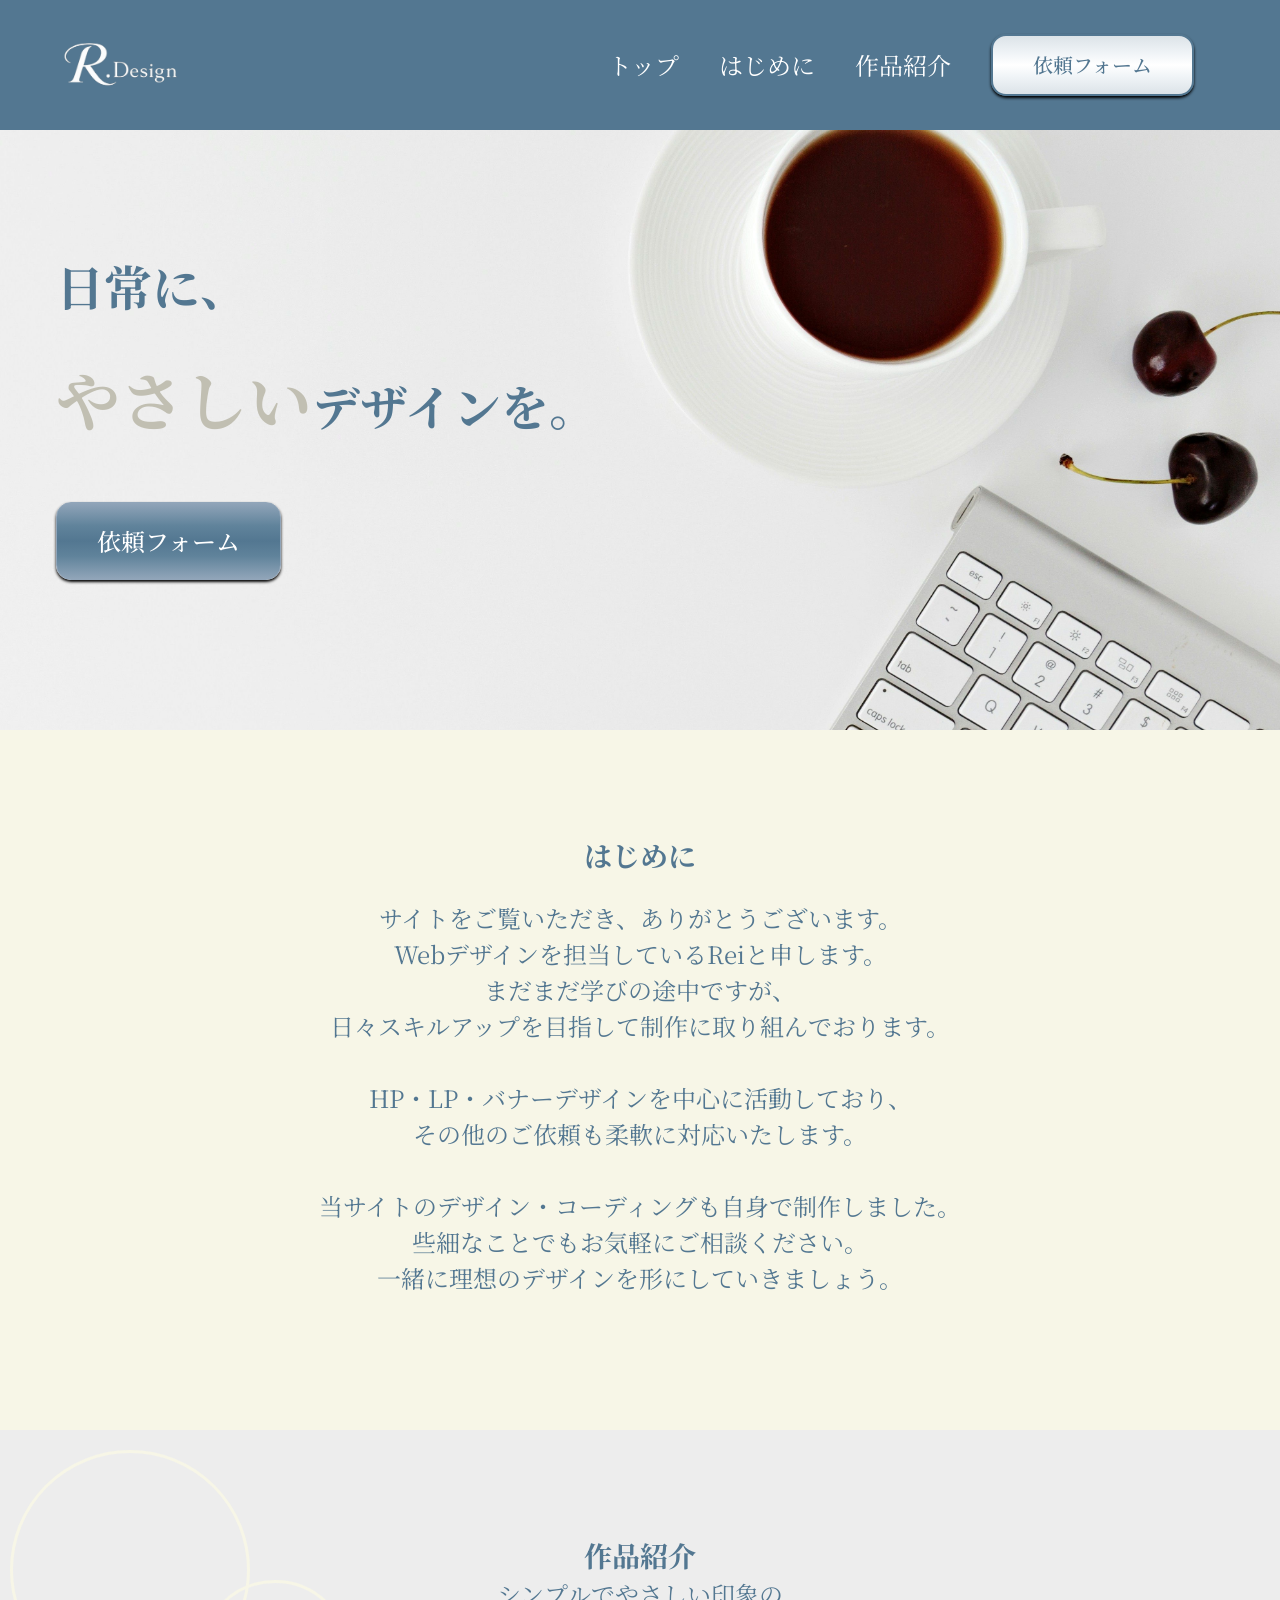
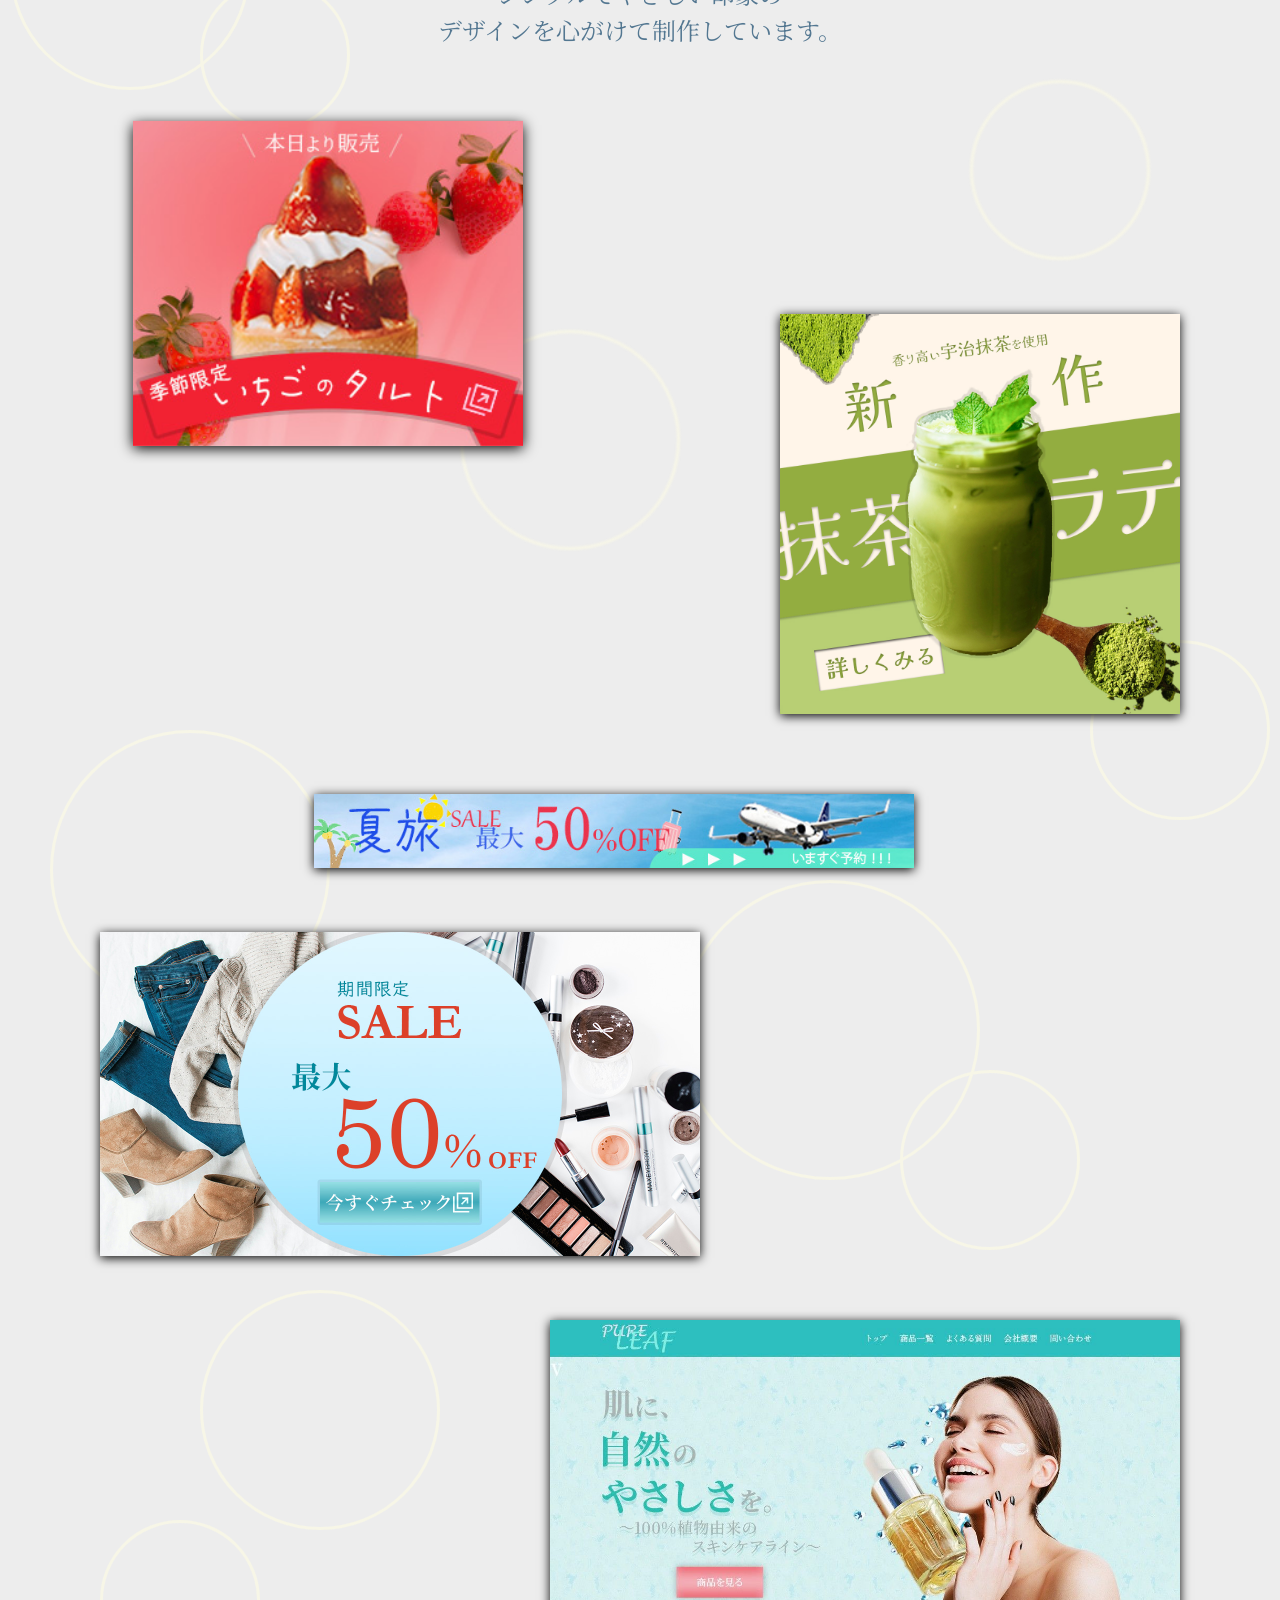
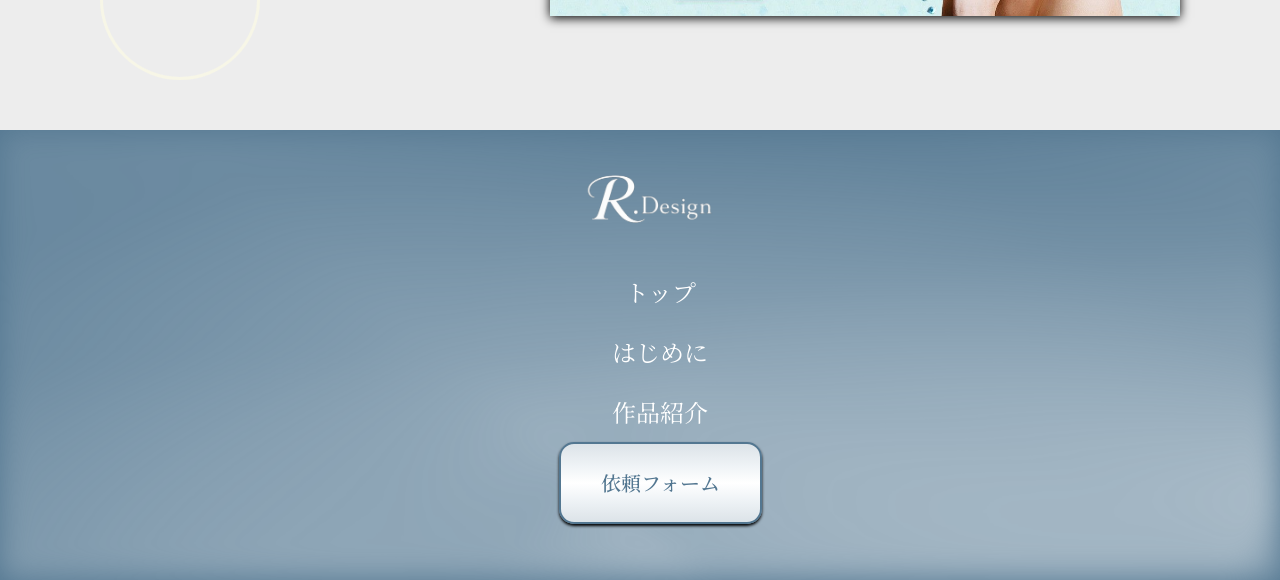
==== index.html @ 731179ca "Add files via upload" ====
<!DOCTYPE html>
<html lang="ja">
<head>
    <meta charset="UTF-8">
    <meta name="viewport" content="width=device-width, initial-scale=1.0">
    <title>R.Desing</title>
    <meta name="description" content="Webデザイン制作ご相談受付中。日常に、やさしいデザインを。お気軽にご相談ください。">
    
    <link rel="preconnect" href="https://fonts.googleapis.com">
    <link rel="preconnect" href="https://fonts.gstatic.com" crossorigin>
    <link href="https://fonts.googleapis.com/css2?family=Noto+Serif+JP:wght@200..900&display=swap" rel="stylesheet">

    <link rel="stylesheet" href="sanitize.css">
    <link rel="stylesheet" href="style.css">

</head>
<body>
    <header class="fadein">
        <div class="container">
        <h1>
            <figure>
                <img class="logo-first" src="logo.png" alt="ロゴ"></figure></h1>
        <nav>
            <ul class="nav-first">
                <li><a href="#top">トップ</a></li>
                <li><a href="#about">はじめに</a></li>
                <li><a href="#works">作品紹介</a></li>
                <li><a href="form.html" class="buttom">依頼フォーム</a></li>
            </ul>
        </nav>
        </div>
    </header>

    <main class="fadein">
        <section class="MV" id="top">
            <div class="box"><section class="fadein">
                <h2 class="title">日常に、 <br></h2>
                <section class="section-title">
                <h2 class="title-sec"> やさしい</h2>
                <h2 class="title-tr">デザインを。</h2>
                </section>
                <p><a href="form.html" class="MV-botm">依頼フォーム</a></section></p>
            </div>
        </section>
        <section class="start" id="about">
            <section class="fadein">
            <div class="sentent">
                <h3>はじめに</h3><section class="fadein"></section>
                <p class="section-main"><section class="fadein">サイトをご覧いただき、ありがとうございます。 <br>
                   Webデザインを担当しているReiと申します。<br>
                   まだまだ学びの途中ですが、<br>
                   日々スキルアップを目指して制作に取り組んでおります。<br><br>

                    HP・LP・バナーデザインを中心に活動しており、<br>
                    その他のご依頼も柔軟に対応いたします。<br><br>

                    当サイトのデザイン・コーディングも自身で制作しました。<br>
                    些細なことでもお気軽にご相談ください。<br>
                    一緒に理想のデザインを形にしていきましょう。</section></p>
            </div>
            </section>
        </section>
    </main>

    <aside class="fadein">
        <div class="img">
        <section class="image-section" id="works">
            <h3 class="image"><section class="fadein">作品紹介</h3></section>
                <p class="section-about"><section class="fadein">シンプルでやさしい印象の<br>
                   デザインを心がけて制作しています。</section>
                </p>
                <figure class="ichigo"><section class="fadein">
                    <img src="ichigo.jpg"  class="img-hover" alt="イチゴタルトバナー"></section>
                </figure>
                <figure class="macha"><section class="fadein">
                    <img src="macha.jpg"  class="img-hover" alt="抹茶ラテバナー"></section>
                </figure>
                <figure class="travel"><section class="fadein">
                    <img src="travel.jpg"  class="img-hover" alt="夏旅行バナー"></section>
                </figure>
                <figure class="sale"><section class="fadein">
                    <img src="SALE.jpg"  class="img-hover" alt="SALEバナー"></section>
                </figure>
                <figure class="make"><section class="fadein">
                    <img src="skin.jpg"  class="img-hover" alt="スキンケアファーストビュー"></section>
                </figure>
                <div class="bg-circle circle3 circle-move"></div>
                <div class="bg-circle circle4 circle-move"></div>
                <div class="bg-circle circle5 circle-move"></div>
                <div class="bg-circle circle6 circle-move"></div>
                <div class="bg-circle circle7 circle-move"></div>
                <div class="bg-circle circle8 circle-move"></div>
                <div class="bg-circle circle9 circle-move"></div>
                <div class="bg-circle circle10 circle-move"></div>
        </section>
        </div>
    </aside>

    <footer class="fadein">
        <section> 
        <figure>
            <img class="logo-en"  src="logo.png" alt="ロゴ">
        </figure>
        <ul class="end">
            <li><a href="#top">トップ</a></li>
            <li><a href="#about">はじめに</a></li>
            <li><a href="#works">作品紹介</a></li>
            <li><a href="form.html" class="buttom">依頼フォーム</a></li>
        </ul>
        </section>
    </footer>
    <script src="add.js"></script>
</body>
</html>
---- sanitize.css ----
/* Document
 * ========================================================================== */

/**
 * Add border box sizing in all browsers (opinionated).
 */

*,
::before,
::after {
  box-sizing: border-box;
}

/**
 * 1. Add text decoration inheritance in all browsers (opinionated).
 * 2. Add vertical alignment inheritance in all browsers (opinionated).
 */

::before,
::after {
  text-decoration: inherit; /* 1 */
  vertical-align: inherit; /* 2 */
}

/**
 * 1. Use the default cursor in all browsers (opinionated).
 * 2. Change the line height in all browsers (opinionated).
 * 3. Use a 4-space tab width in all browsers (opinionated).
 * 4. Remove the grey highlight on links in iOS (opinionated).
 * 5. Prevent adjustments of font size after orientation changes in
 *    IE on Windows Phone and in iOS.
 * 6. Breaks words to prevent overflow in all browsers (opinionated).
 */

html {
  cursor: default; /* 1 */
  line-height: 1.5; /* 2 */
  -moz-tab-size: 4; /* 3 */
  tab-size: 4; /* 3 */
  -webkit-tap-highlight-color: transparent /* 4 */;
  -ms-text-size-adjust: 100%; /* 5 */
  -webkit-text-size-adjust: 100%; /* 5 */
  word-break: break-word; /* 6 */
}

/* Sections
 * ========================================================================== */

/**
 * Remove the margin in all browsers (opinionated).
 */

body {
  margin: 0;
}

/**
 * Correct the font size and margin on `h1` elements within `section` and
 * `article` contexts in Chrome, Edge, Firefox, and Safari.
 */

h1 {
  font-size: 2em;
  margin: 0.67em 0;
}

/* Grouping content
 * ========================================================================== */

/**
 * Remove the margin on nested lists in Chrome, Edge, IE, and Safari.
 */

dl dl,
dl ol,
dl ul,
ol dl,
ul dl {
  margin: 0;
}

/**
 * Remove the margin on nested lists in Edge 18- and IE.
 */

ol ol,
ol ul,
ul ol,
ul ul {
  margin: 0;
}

/**
 * 1. Add the correct sizing in Firefox.
 * 2. Show the overflow in Edge 18- and IE.
 */

hr {
  height: 0; /* 1 */
  overflow: visible; /* 2 */
}

/**
 * Add the correct display in IE.
 */

main {
  display: block;
}

/**
 * Remove the list style on navigation lists in all browsers (opinionated).
 */

nav ol,
nav ul {
  list-style: none;
  padding: 0;
}

/**
 * 1. Correct the inheritance and scaling of font size in all browsers.
 * 2. Correct the odd `em` font sizing in all browsers.
 */

pre {
  font-family: monospace, monospace; /* 1 */
  font-size: 1em; /* 2 */
}

/* Text-level semantics
 * ========================================================================== */

/**
 * Remove the gray background on active links in IE 10.
 */

a {
  background-color: transparent;
}

/**
 * Add the correct text decoration in Edge 18-, IE, and Safari.
 */

abbr[title] {
  text-decoration: underline;
  text-decoration: underline dotted;
}

/**
 * Add the correct font weight in Chrome, Edge, and Safari.
 */

b,
strong {
  font-weight: bolder;
}

/**
 * 1. Correct the inheritance and scaling of font size in all browsers.
 * 2. Correct the odd `em` font sizing in all browsers.
 */

code,
kbd,
samp {
  font-family: monospace, monospace; /* 1 */
  font-size: 1em; /* 2 */
}

/**
 * Add the correct font size in all browsers.
 */

small {
  font-size: 80%;
}

/* Embedded content
 * ========================================================================== */

/*
 * Change the alignment on media elements in all browsers (opinionated).
 */

audio,
canvas,
iframe,
img,
svg,
video {
  vertical-align: middle;
}

/**
 * Add the correct display in IE 9-.
 */

audio,
video {
  display: inline-block;
}

/**
 * Add the correct display in iOS 4-7.
 */

audio:not([controls]) {
  display: none;
  height: 0;
}

/**
 * Remove the border on iframes in all browsers (opinionated).
 */

iframe {
  border-style: none;
}

/**
 * Remove the border on images within links in IE 10-.
 */

img {
  border-style: none;
}

/**
 * Change the fill color to match the text color in all browsers (opinionated).
 */

svg:not([fill]) {
  fill: currentColor;
}

/**
 * Hide the overflow in IE.
 */

svg:not(:root) {
  overflow: hidden;
}

/* Tabular data
 * ========================================================================== */

/**
 * Collapse border spacing in all browsers (opinionated).
 */

table {
  border-collapse: collapse;
}

/* Forms
 * ========================================================================== */

/**
 * Remove the margin on controls in Safari.
 */

button,
input,
select {
  margin: 0;
}

/**
 * 1. Show the overflow in IE.
 * 2. Remove the inheritance of text transform in Edge 18-, Firefox, and IE.
 */

button {
  overflow: visible; /* 1 */
  text-transform: none; /* 2 */
}

/**
 * Correct the inability to style buttons in iOS and Safari.
 */

button,
[type="button"],
[type="reset"],
[type="submit"] {
  -webkit-appearance: button;
}

/**
 * 1. Change the inconsistent appearance in all browsers (opinionated).
 * 2. Correct the padding in Firefox.
 */

fieldset {
  border: 1px solid #a0a0a0; /* 1 */
  padding: 0.35em 0.75em 0.625em; /* 2 */
}

/**
 * Show the overflow in Edge 18- and IE.
 */

input {
  overflow: visible;
}

/**
 * 1. Correct the text wrapping in Edge 18- and IE.
 * 2. Correct the color inheritance from `fieldset` elements in IE.
 */

legend {
  color: inherit; /* 2 */
  display: table; /* 1 */
  max-width: 100%; /* 1 */
  white-space: normal; /* 1 */
}

/**
 * 1. Add the correct display in Edge 18- and IE.
 * 2. Add the correct vertical alignment in Chrome, Edge, and Firefox.
 */

progress {
  display: inline-block; /* 1 */
  vertical-align: baseline; /* 2 */
}

/**
 * Remove the inheritance of text transform in Firefox.
 */

select {
  text-transform: none;
}

/**
 * 1. Remove the margin in Firefox and Safari.
 * 2. Remove the default vertical scrollbar in IE.
 * 3. Change the resize direction in all browsers (opinionated).
 */

textarea {
  margin: 0; /* 1 */
  overflow: auto; /* 2 */
  resize: vertical; /* 3 */
}

/**
 * Remove the padding in IE 10-.
 */

[type="checkbox"],
[type="radio"] {
  padding: 0;
}

/**
 * 1. Correct the odd appearance in Chrome, Edge, and Safari.
 * 2. Correct the outline style in Safari.
 */

[type="search"] {
  -webkit-appearance: textfield; /* 1 */
  outline-offset: -2px; /* 2 */
}

/**
 * Correct the cursor style of increment and decrement buttons in Safari.
 */

::-webkit-inner-spin-button,
::-webkit-outer-spin-button {
  height: auto;
}

/**
 * Correct the text style of placeholders in Chrome, Edge, and Safari.
 */

::-webkit-input-placeholder {
  color: inherit;
  opacity: 0.54;
}

/**
 * Remove the inner padding in Chrome, Edge, and Safari on macOS.
 */

::-webkit-search-decoration {
  -webkit-appearance: none;
}

/**
 * 1. Correct the inability to style upload buttons in iOS and Safari.
 * 2. Change font properties to `inherit` in Safari.
 */

::-webkit-file-upload-button {
  -webkit-appearance: button; /* 1 */
  font: inherit; /* 2 */
}

/**
 * Remove the inner border and padding of focus outlines in Firefox.
 */

::-moz-focus-inner {
  border-style: none;
  padding: 0;
}

/**
 * Restore the focus outline styles unset by the previous rule in Firefox.
 */

:-moz-focusring {
  outline: 1px dotted ButtonText;
}

/**
 * Remove the additional :invalid styles in Firefox.
 */

:-moz-ui-invalid {
  box-shadow: none;
}

/* Interactive
 * ========================================================================== */

/*
 * Add the correct display in Edge 18- and IE.
 */

details {
  display: block;
}

/*
 * Add the correct styles in Edge 18-, IE, and Safari.
 */

dialog {
  background-color: white;
  border: solid;
  color: black;
  display: block;
  height: -moz-fit-content;
  height: -webkit-fit-content;
  height: fit-content;
  left: 0;
  margin: auto;
  padding: 1em;
  position: absolute;
  right: 0;
  width: -moz-fit-content;
  width: -webkit-fit-content;
  width: fit-content;
}

dialog:not([open]) {
  display: none;
}

/*
 * Add the correct display in all browsers.
 */

summary {
  display: list-item;
}

/* Scripting
 * ========================================================================== */

/**
 * Add the correct display in IE 9-.
 */

canvas {
  display: inline-block;
}

/**
 * Add the correct display in IE.
 */

template {
  display: none;
}

/* User interaction
 * ========================================================================== */

/*
 * 1. Remove the tapping delay in IE 10.
 * 2. Remove the tapping delay on clickable elements
      in all browsers (opinionated).
 */

a,
area,
button,
input,
label,
select,
summary,
textarea,
[tabindex] {
  -ms-touch-action: manipulation; /* 1 */
  touch-action: manipulation; /* 2 */
}

/**
 * Add the correct display in IE 10-.
 */

[hidden] {
  display: none;
}

/* Accessibility
 * ========================================================================== */

/**
 * Change the cursor on busy elements in all browsers (opinionated).
 */

[aria-busy="true"] {
  cursor: progress;
}

/*
 * Change the cursor on control elements in all browsers (opinionated).
 */

[aria-controls] {
  cursor: pointer;
}

/*
 * Change the cursor on disabled, not-editable, or otherwise
 * inoperable elements in all browsers (opinionated).
 */

[aria-disabled="true"],
[disabled] {
  cursor: not-allowed;
}

/*
 * Change the display on visually hidden accessible elements
 * in all browsers (opinionated).
 */

[aria-hidden="false"][hidden] {
  display: initial;
}

[aria-hidden="false"][hidden]:not(:focus) {
  clip: rect(0, 0, 0, 0);
  position: absolute;
}
---- style.css ----
@charset "utf-8";

html{
    scroll-behavior: smooth;
}

body{
  font-family: "Noto Serif JP", "Hiragino Sans", "Yu Gothic", "Meiryo", sans-serif;
  font-size: 24px;
  line-height: 1.5;
  color: #537791;
  margin: 0;
  padding: 0;
}
h1,h2,h3,p,figure{
    margin: 0;
}

.fadein{
    opacity: 0;
    transform: translateY(15px);
    transition: 2.0s ease;
}
.fadein.show{
    opacity: 1;
    transform: translateY(0);
}

img{
    max-width: 100%;
    display: block;
}
.logo-first{
    max-width: 150px;
    width: 100%;
    height: auto;
    padding-left: 32px;
  }

.container{
    display: flex;
    justify-content: space-between;
    align-items: center;
    padding: 10px 30px;
    background-color: #537791;
    max-width: 1440px;
    width: 100%;
    max-height: auto;
    height: auto;
}

.nav-first {
    display: flex;
    align-items: center;
    gap: 40px;
    list-style: none;
    padding-right: 56px;
}

.nav-first a{
    color: #fff;
    text-decoration: none;
}

.buttom{
    display: inline-block;
    padding: 14px 40px;
    background: linear-gradient(to bottom,
    #dce3e8 0%,
    #f0f4f7 30%,
    #fff 50%,
    #f0f4f7 70%,
    #dce3e8 100%);
    color: #537791 !important;
    border: 2px solid #537791;
    border-radius:15px;
    font-size: 20px;
    font-weight: 500;
    text-decoration: none;
    transition: 0.3s ease;
    box-shadow: 0 2px 3px rgba(0, 0, 0, 1);
}

.buttom:active{
    transform: translateY(2px);
    box-shadow: 0 2px 6px rgba(0, 0, 0, 0.2);
}

.MV{
   background-image: url(HPMV.jpg);
   background-size: cover;
   background-position: center 0%;
   background-repeat: no-repeat;
   height: 600px;
   margin: 0;
}

.MV-botm{ 
    margin-top: 40px;
    display: inline-block;
    padding: 14px 40px;
    background: linear-gradient(to bottom,
    #91a5b9 0%,
    #60839b 30%,
    #537791 50%,
    #60839b 70%,
    #91a5b9 100%);
    color: #fff;
    border: 1px solid #91a5b9;
    border-radius:15px;
    font-size: 24px;
    font-weight: 500;
    text-decoration: none;
    transition: 0.3s ease;
    box-shadow: 0 2px 3px rgba(0, 0, 0, 1);
}
.MV-botm:active{
     transform: translateY(2px);
    box-shadow: 0 2px 6px rgba(0, 0, 0, 0.2);
}
.box{
    padding-top: 108px;
    padding-left: 56px;
    line-height: 2.0;
}
.title{
    font-size: 48px;
}
.section-title{
    display: flex;
    align-items: center;
}
.title-sec{
    font-size: 64px;
    color: #c1bfb2
}
.title-tr{
    font-size: 48px;
    padding-top: 15px;
}
.start{
    background-color: #f7f6e7;
    text-align: center;
    height: 700px;
    padding-top: 104px;
}
.section-main{
    padding-top: 24px;
}

.img{
    background-color: #ededed;
    text-align: center;
    padding-top: 104px;
    height: 1900px;
    position: relative;
    z-index: 0;
    overflow: hidden;
}

.img img{
    transition: 0.4s ease;
    box-shadow: 0 2px 10px rgba(0, 0, 0, 15);
}

.img::after{
    content: "";
    position: absolute;
    width: 180px;
    height: 180px;
    background:transparent;
    border: 3px solid #f7f6e7;
    border-radius: 50%;
    top: 250px;
    right: 130px;
    opacity: 1;
    filter: blur(1px);
    z-index: -1;
}
.img::before{
     content: "";
    position: absolute;
    width: 220px;
    height: 220px;
    background:transparent;
    border: 3px solid #f7f6e7;
    border-radius: 50%;
    top: 500px;
    right: 600px;
    opacity: 1;
    filter: blur(1px);
    z-index: -1;
}
.bg-circle{
    position: absolute;
    border: 3px solid #f7f6e7;
    border-radius: 50%;
    opacity: 1;
    z-index: -1;
}
.circle3{
    width: 160px;
    height: 160px;
    bottom: 50px;
    left: 100px;
}
.circle4{
    width: 240px;
    height: 240px;
    bottom: 200px;
    left: 200px;
}
.circle5{
    width: 300px;
    height: 300px;
    bottom: 550px;
    right: 300px;
}
.circle6{
    width: 180px;
    height: 180px;
    bottom: 480px;
    right: 200px;
}
.circle7{
    width: 280px;
    height: 280px;
    top: 900px;
    left: 50px;
}
.circle8{
    width: 180px;
    height: 180px;
    top: 810px;
    right: 10px;
}
.circle9{
    width: 240px;
    height: 240px;
    top: 20px;
    left: 10px;
}
.circle10{
    width: 150px;
    height: 150px;
    top: 150px;
    left:200px;
}
.circle3 { animation-duration: 20s; }
.circle4 { animation-duration: 25s; }
.circle5 { animation-duration: 28s; }
.circle6 { animation-duration: 26s; }
.circle7 { animation-duration: 22s; }
.circle8 { animation-duration: 18s; }
.circle9 { animation-duration: 23s; }
.circle10 { animation-duration: 20s; }
.img::before { animation-duration: 25s; }
.img::after  { animation-duration: 30s; }

@keyframes floatWaveBig {
    0%   { transform: translate(0, 0) scale(1.15); }
    20%  { transform: translate(190px, -220px) scale(1.08); }
    50%  { transform: translate(-210px, 200px) scale(0.92); }
    80%  { transform: translate(140px, -210px) scale(1.05); }
    100% { transform: translate(0, 0) scale(1.15); }
}

.ichigo{
    padding-top: 96px;
    transform: scale(1.3)translateX(250px)
}
.macha{
    max-width: 400px;
    width: 100%;
    height: auto;
    margin-left: auto;
    transform: translateX(-100px)translateY(-80px);
}
.travel{
    max-width: 600px;
    width: 100%;
    height: auto;
    transform: translateX(314px)
}
.sale{
    max-width: 600px;
    width: 100%;
    height: auto;
    transform: translateX(100px)translateY(64px);

}
.make{
    max-width: 630px;
    width: 100%;
    height: auto;
    margin-left: auto;
    transform: translateX(-100px)translateY(128px);
}
.img-hover {
    transition: 0.4s ease;
}

.img-hover:hover {
    transform: translateY(-3px);
    box-shadow: 0 12px 28px rgba(0,0,0,0.2);
}
footer{
    background-color: #537791;
    text-align: center;
    line-height: 2.5;
    height: 450px;
    position: relative;
    overflow: hidden;
    z-index: 1;
}
footer::before{
    content: "";
    position: absolute;
    inset: 0;
    background: radial-gradient(ellipse at 18% 75%,rgba(255,255,255,0.30),transparent 40%),
                radial-gradient(ellipse at 35% 40%,rgba(255,255,255,0.26),transparent 45%),
                radial-gradient(ellipse at 70% 55%,rgba(255,255,255,0.28),transparent 50%),
                radial-gradient(ellipse at 55% 85%,rgba(255,255,255,0.22),transparent 45%),
                radial-gradient(ellipse at 80% 30%,rgba(255,255,255,0.20),transparent 50%),
                conic-gradient(from 130deg at 30% 50%,
                     rgba(255,255,255,0.10) 0deg,
                     transparent 90deg,
                     rgba(255,255,255,0.12) 180deg,
                     transparent 360deg),
                conic-gradient(from 210deg at 70% 40%,
                     rgba(255,255,255,0.16) 0deg,
                     transparent 90deg,
                     rgba(255,255,255,0.10) 250deg,
                     transparent 360deg);
    filter: blur(15px);
    z-index: -1;
    background-size: 150% 150%;
    animation: waveFlow 40s ease-in-out infinite;
}

@keyframes waveFlow {
    0%   { background-position: 0% 50%; }
    20%  { background-position: 40% 70%; }
    50%  { background-position: 100% 40%; }
    80%  { background-position: 60% 65%; }
    100% { background-position: 0% 50%; }
}

.logo-en{
    max-width: 150px;
    width: 100%;
    height: auto;
    display: block;
    margin-left: auto;
    margin-right: auto;
    padding-left: 20px;
    padding-top: 32px;
}
.end{
    list-style: none;
}
.end a{
    color: #fff;
    text-decoration: none;
}



@media screen and (max-width: 768px) {
    body {
        font-size: 16px;
        line-height: 1.6;
    }

  
    .container {
        padding: 10px 20px;
    }
    .logo-first {
        max-width: 120px;
        padding-left: 0;
    }
    .nav-first {
        gap: 20px;
        padding-right: 0;
    }


    .MV {
        height: 380px;
        background-position: center;
    }
    .box {
        padding-top: 60px;
        padding-left: 20px;
    }
    .title {
        font-size: 32px;
    }
    .MV-botm {
        font-size: 18px;
        padding: 10px 28px;
    }

    .title-sec {
        font-size: 40px;
    }
    .title-tr {
        font-size: 28px;
    }


    .img {
        height: auto;
        padding-top: 60px;
    }

    .ichigo,
    .macha,
    .travel,
    .sale,
    .make {
        transform: none !important;
        margin: 40px auto;
        max-width: 90%;
    }

    .bg-circle {
        transform: scale(0.5);
    }

    .circle3 { bottom: 20px; left: 20px; }
    .circle4 { bottom: 120px; left: 80px; }
    .circle5 { bottom: 300px; right: 50px; }
    .circle6 { bottom: 260px; right: 20px; }
    .circle7 { top: 600px; left: 20px; }
    .circle8 { top: 500px; right: 10px; }
    .circle9 { top: 0px; left: 10px; }
    .circle10 { top: 100px; left: 120px; }

    .img::before,
    .img::after {
        transform: scale(0.6);
    }

    footer {
        height: 350px;
    }
    footer::before {
        filter: blur(25px);
        background-size: 200% 200%;
    }

    .logo-en {
        max-width: 120px;
        padding-top: 20px;
    }
}
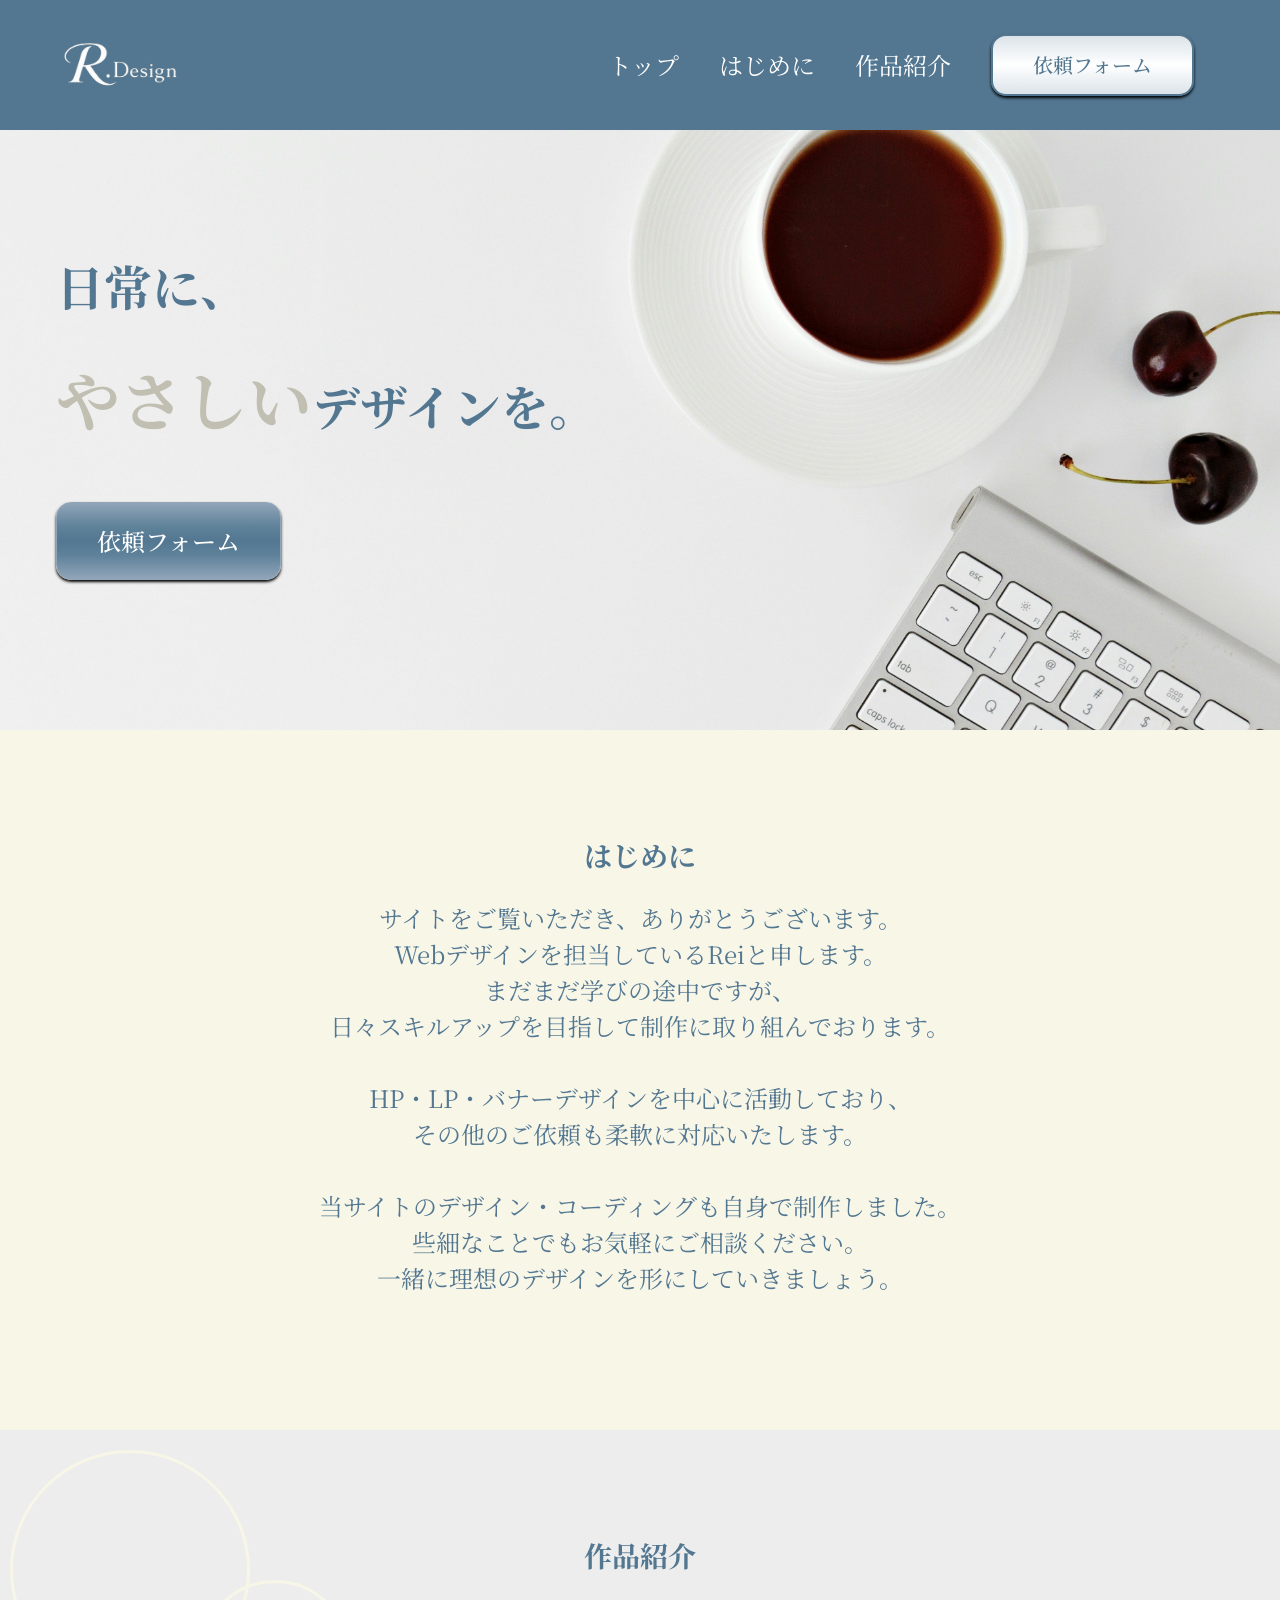
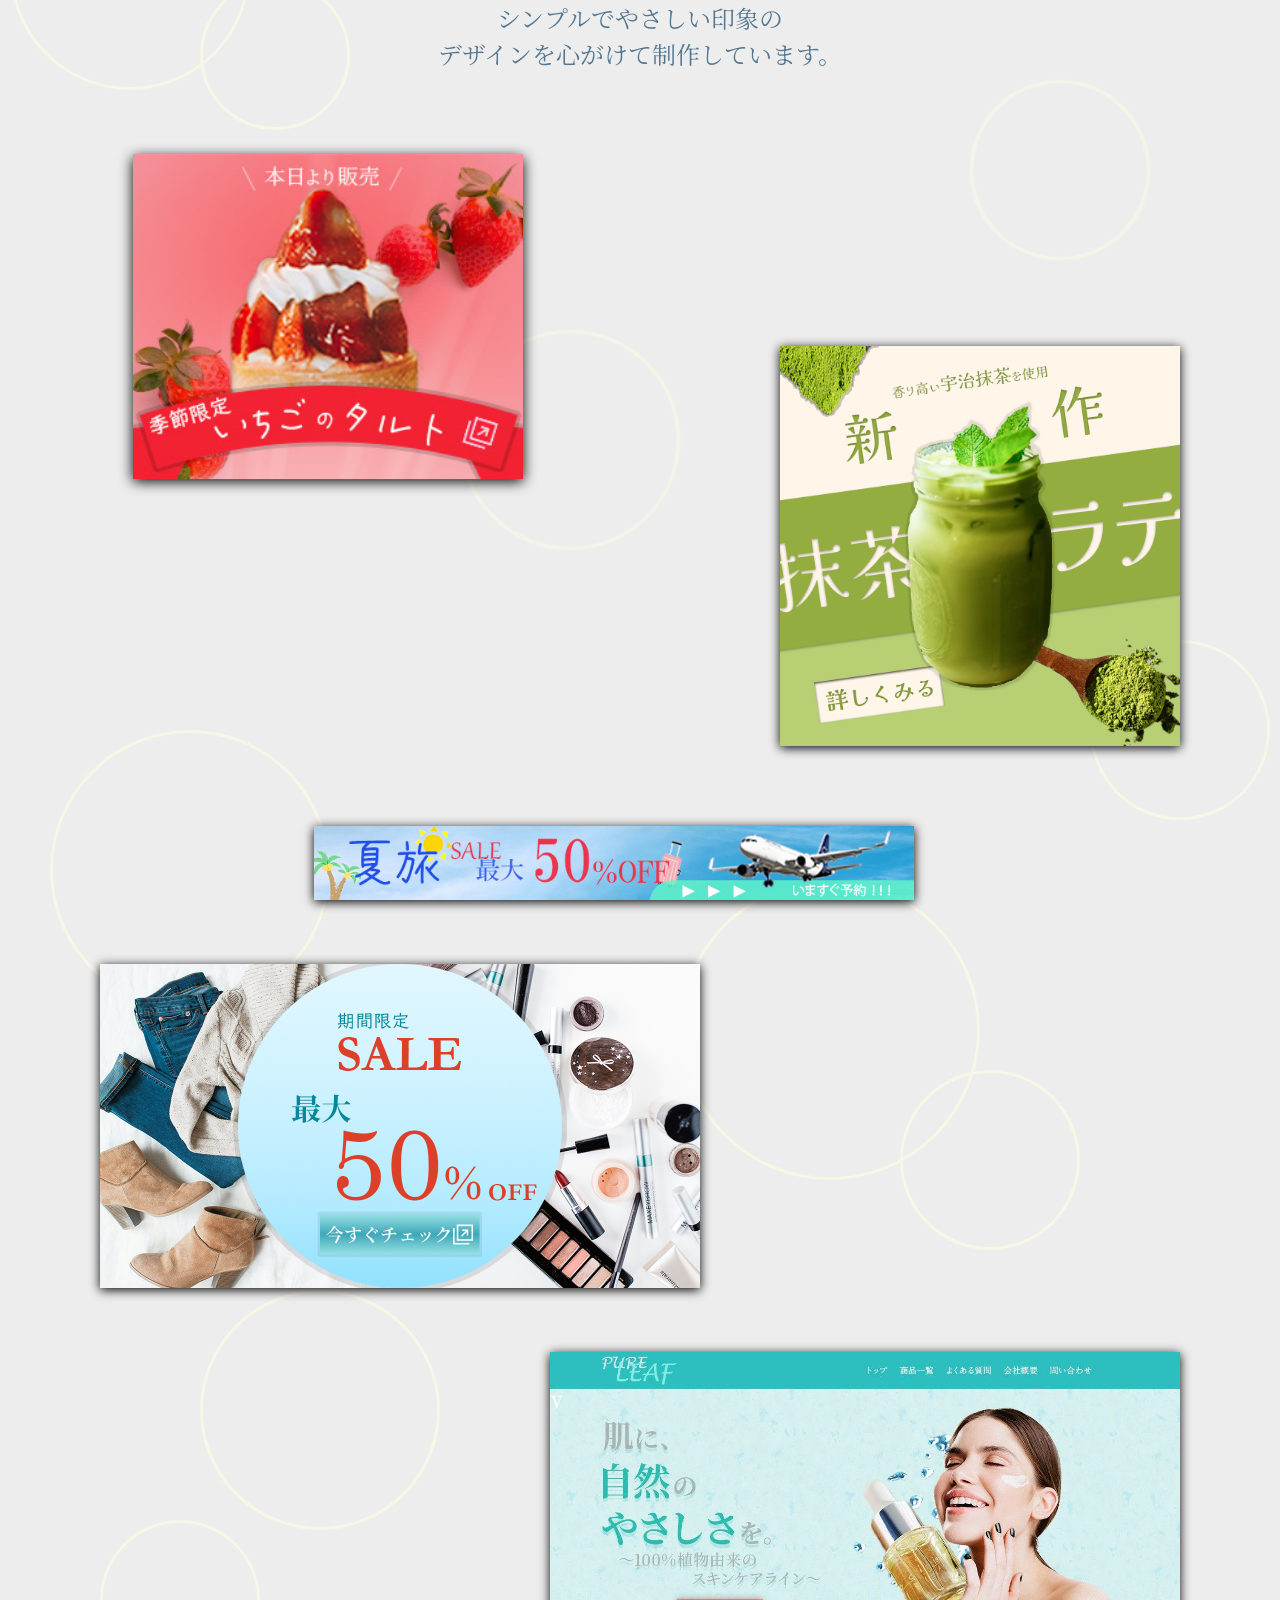
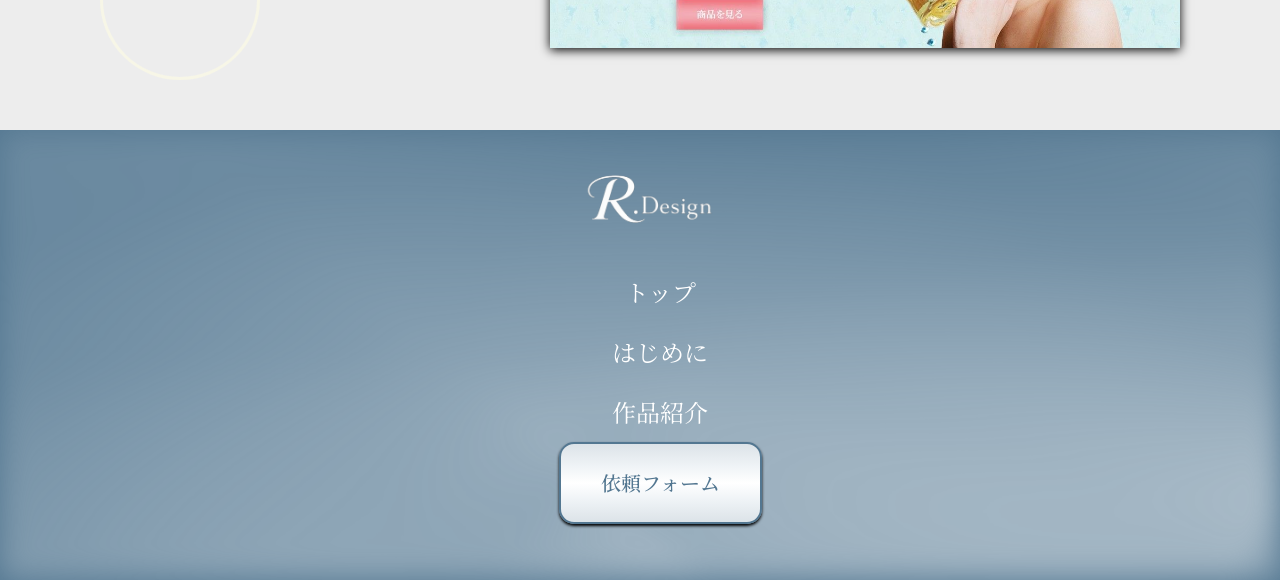
==== commit c4309896: "Add files via upload" ====
--- a/index.html
+++ b/index.html
@@ -21,6 +21,11 @@
             <figure>
                 <img class="logo-first" src="logo.png" alt="ロゴ"></figure></h1>
         <nav>
+            <div class="hamburger">
+                <span></span>
+                <span></span>
+                <span></span>
+            </div>
             <ul class="nav-first">
                 <li><a href="#top">トップ</a></li>
                 <li><a href="#about">はじめに</a></li>
@@ -33,20 +38,20 @@
 
     <main class="fadein">
         <section class="MV" id="top">
-            <div class="box"><section class="fadein">
+            <div class="box fadein">
                 <h2 class="title">日常に、 <br></h2>
                 <section class="section-title">
                 <h2 class="title-sec"> やさしい</h2>
                 <h2 class="title-tr">デザインを。</h2>
                 </section>
-                <p><a href="form.html" class="MV-botm">依頼フォーム</a></section></p>
+                <p><a href="form.html" class="MV-botm">依頼フォーム</a></p>
             </div>
         </section>
         <section class="start" id="about">
             <section class="fadein">
-            <div class="sentent">
-                <h3>はじめに</h3><section class="fadein"></section>
-                <p class="section-main"><section class="fadein">サイトをご覧いただき、ありがとうございます。 <br>
+            <div class="sentent fadein">
+                <h3>はじめに</h3>
+                <p class="section-main fadein">サイトをご覧いただき、ありがとうございます。 <br>
                    Webデザインを担当しているReiと申します。<br>
                    まだまだ学びの途中ですが、<br>
                    日々スキルアップを目指して制作に取り組んでおります。<br><br>
@@ -56,7 +61,7 @@
 
                     当サイトのデザイン・コーディングも自身で制作しました。<br>
                     些細なことでもお気軽にご相談ください。<br>
-                    一緒に理想のデザインを形にしていきましょう。</section></p>
+                    一緒に理想のデザインを形にしていきましょう。</p>
             </div>
             </section>
         </section>
@@ -65,24 +70,24 @@
     <aside class="fadein">
         <div class="img">
         <section class="image-section" id="works">
-            <h3 class="image"><section class="fadein">作品紹介</h3></section>
-                <p class="section-about"><section class="fadein">シンプルでやさしい印象の<br>
-                   デザインを心がけて制作しています。</section>
+            <h3 class="image fadein">作品紹介</h3>
+                <p class="section-about fadein">シンプルでやさしい印象の<br>
+                   デザインを心がけて制作しています。
                 </p>
-                <figure class="ichigo"><section class="fadein">
-                    <img src="ichigo.jpg"  class="img-hover" alt="イチゴタルトバナー"></section>
+                <figure class="ichigo fadein">
+                    <img src="ichigo.jpg"  class="img-hover" alt="イチゴタルトバナー">
                 </figure>
-                <figure class="macha"><section class="fadein">
-                    <img src="macha.jpg"  class="img-hover" alt="抹茶ラテバナー"></section>
+                <figure class="macha fadein">
+                    <img src="macha.jpg"  class="img-hover" alt="抹茶ラテバナー">
                 </figure>
-                <figure class="travel"><section class="fadein">
-                    <img src="travel.jpg"  class="img-hover" alt="夏旅行バナー"></section>
+                <figure class="travel fadein">
+                    <img src="travel.jpg"  class="img-hover" alt="夏旅行バナー">
                 </figure>
-                <figure class="sale"><section class="fadein">
-                    <img src="SALE.jpg"  class="img-hover" alt="SALEバナー"></section>
+                <figure class="sale fadein">
+                    <img src="SALE.jpg"  class="img-hover" alt="SALEバナー">
                 </figure>
-                <figure class="make"><section class="fadein">
-                    <img src="skin.jpg"  class="img-hover" alt="スキンケアファーストビュー"></section>
+                <figure class="make fadein">
+                    <img src="skin.jpg"  class="img-hover" alt="スキンケアファーストビュー">
                 </figure>
                 <div class="bg-circle circle3 circle-move"></div>
                 <div class="bg-circle circle4 circle-move"></div>
--- a/style.css
+++ b/style.css
@@ -18,12 +18,10 @@
 
 .fadein{
     opacity: 0;
-    transform: translateY(15px);
     transition: 2.0s ease;
 }
 .fadein.show{
     opacity: 1;
-    transform: translateY(0);
 }
 
 img{
@@ -48,7 +46,11 @@
     max-height: auto;
     height: auto;
 }
-
+nav {
+    display: flex;
+    align-items: center;
+    gap: 40px;
+}
 .nav-first {
     display: flex;
     align-items: center;
@@ -60,6 +62,9 @@
 .nav-first a{
     color: #fff;
     text-decoration: none;
+}
+.hamburger{
+    display: none;
 }
 
 .buttom{
@@ -148,6 +153,10 @@
     padding-top: 24px;
 }
 
+.section-about{
+    padding-top: 24px;
+}
+
 .img{
     background-color: #ededed;
     text-align: center;
@@ -266,8 +275,8 @@
 }
 
 .ichigo{
-    padding-top: 96px;
-    transform: scale(1.3)translateX(250px)
+    padding-top: 104px;
+    transform: scale(1.3) translateX(250px);
 }
 .macha{
     max-width: 400px;
@@ -371,21 +380,87 @@
         font-size: 16px;
         line-height: 1.6;
     }
-
-  
     .container {
         padding: 10px 20px;
+        height: 70px;
+        position: relative;
     }
     .logo-first {
         max-width: 120px;
         padding-left: 0;
     }
+    nav {
+        width: 100%;
+        display: block;
+        z-index: 2000;
+    }
+    .nav-first.active {
+        display: flex !important;
+    }
+    .nav-first li a {
+        font-size: 24px;
+        color: #fff;
+        display: block;
+        width: 100%;
+    }
+    .nav-first li{
+        width: 100%;
+    }
     .nav-first {
-        gap: 20px;
-        padding-right: 0;
-    }
-
-
+        position: fixed;
+        top: 0;
+        left: 0;
+        width: 100%;
+        height: 100%;
+        background: rgba(0, 0, 0, 0.6);
+        display: none;
+        flex-direction: column !important;
+        justify-content: center !important;
+        align-items: center !important;
+        text-align: center;
+        gap: 32px;
+        z-index: 1000;
+        padding-right: 0 !important;
+    }
+    .hamburger {
+        top: 50%;
+        right: 20px;
+        width: 32px;
+        height: 24px;
+        transform: translateY(-50%);
+        display: flex;
+        flex-direction: column;
+        justify-content: space-between;
+        cursor: pointer;
+        margin-left: auto;
+        position: absolute;
+        z-index: 3000;
+    }
+
+    .hamburger span {
+        display: block;
+        width: 100%;
+        height: 3px;
+        background: #fff;
+        border-radius: 2px;
+        transition: 0.3s ease;
+    }
+    .hamburger.active span:nth-child(1) {
+       transform: translateY(10px) rotate(45deg);
+    }
+
+    .hamburger.active span:nth-child(2) {
+        opacity: 0;
+    }
+
+    .hamburger.active span:nth-child(3) {
+        transform: translateY(-10px) rotate(-45deg);
+    }
+    
+    @keyframes fadeIn {
+        from { opacity: 0; }
+        to { opacity: 1; }
+    }
     .MV {
         height: 380px;
         background-position: center;
@@ -395,64 +470,81 @@
         padding-left: 20px;
     }
     .title {
-        font-size: 32px;
+        font-size: 28px;
     }
     .MV-botm {
         font-size: 18px;
         padding: 10px 28px;
     }
+    .section-title{
+        display: flex;
+        align-items: center !important;
+    }
 
     .title-sec {
-        font-size: 40px;
+        font-size: 36px;
     }
     .title-tr {
         font-size: 28px;
     }
 
-
-    .img {
+    .start{
+        padding-bottom: 96px !important;
+    }
+
+    .section-about{
+        padding-top: 16px !important;
+    }
+    .image-section{
+        padding-top: 96px !important;
+    }
+    .img{
         height: auto;
-        padding-top: 60px;
-    }
-
+        padding-top: 40px !important;
+        padding-bottom: 96px !important;
+    }
+    .ichigo{
+        padding-top: 0 !important;
+        margin: 40px auto !important;
+        transform: none;
+        padding-left: 14.5px !important;
+    }
     .ichigo,
     .macha,
     .travel,
     .sale,
     .make {
         transform: none !important;
-        margin: 40px auto;
-        max-width: 90%;
-    }
-
-    .bg-circle {
-        transform: scale(0.5);
-    }
-
-    .circle3 { bottom: 20px; left: 20px; }
-    .circle4 { bottom: 120px; left: 80px; }
-    .circle5 { bottom: 300px; right: 50px; }
-    .circle6 { bottom: 260px; right: 20px; }
-    .circle7 { top: 600px; left: 20px; }
-    .circle8 { top: 500px; right: 10px; }
-    .circle9 { top: 0px; left: 10px; }
-    .circle10 { top: 100px; left: 120px; }
+        max-width: 80%;
+        margin-top: 40px;
+        display: block !important;
+        text-align: center !important;
+        margin: 40px auto !important;
+    }
+    .bg-circle {display: none;
+    }
 
     .img::before,
     .img::after {
-        transform: scale(0.6);
-    }
-
-    footer {
-        height: 350px;
-    }
-    footer::before {
-        filter: blur(25px);
-        background-size: 200% 200%;
+       display: none;
+       content: none;
+    }
+
+   footer {
+        height: auto;
+        padding: 40px 0;
+        text-align: center;
+        align-items: center;
     }
 
     .logo-en {
-        max-width: 120px;
-        padding-top: 20px;
-    }
+        margin: 0 auto;
+        padding: 0;
+    }
+
+    .end {
+       margin: 20px auto 0;
+       padding: 0;
+       text-align: center;
+}
 }
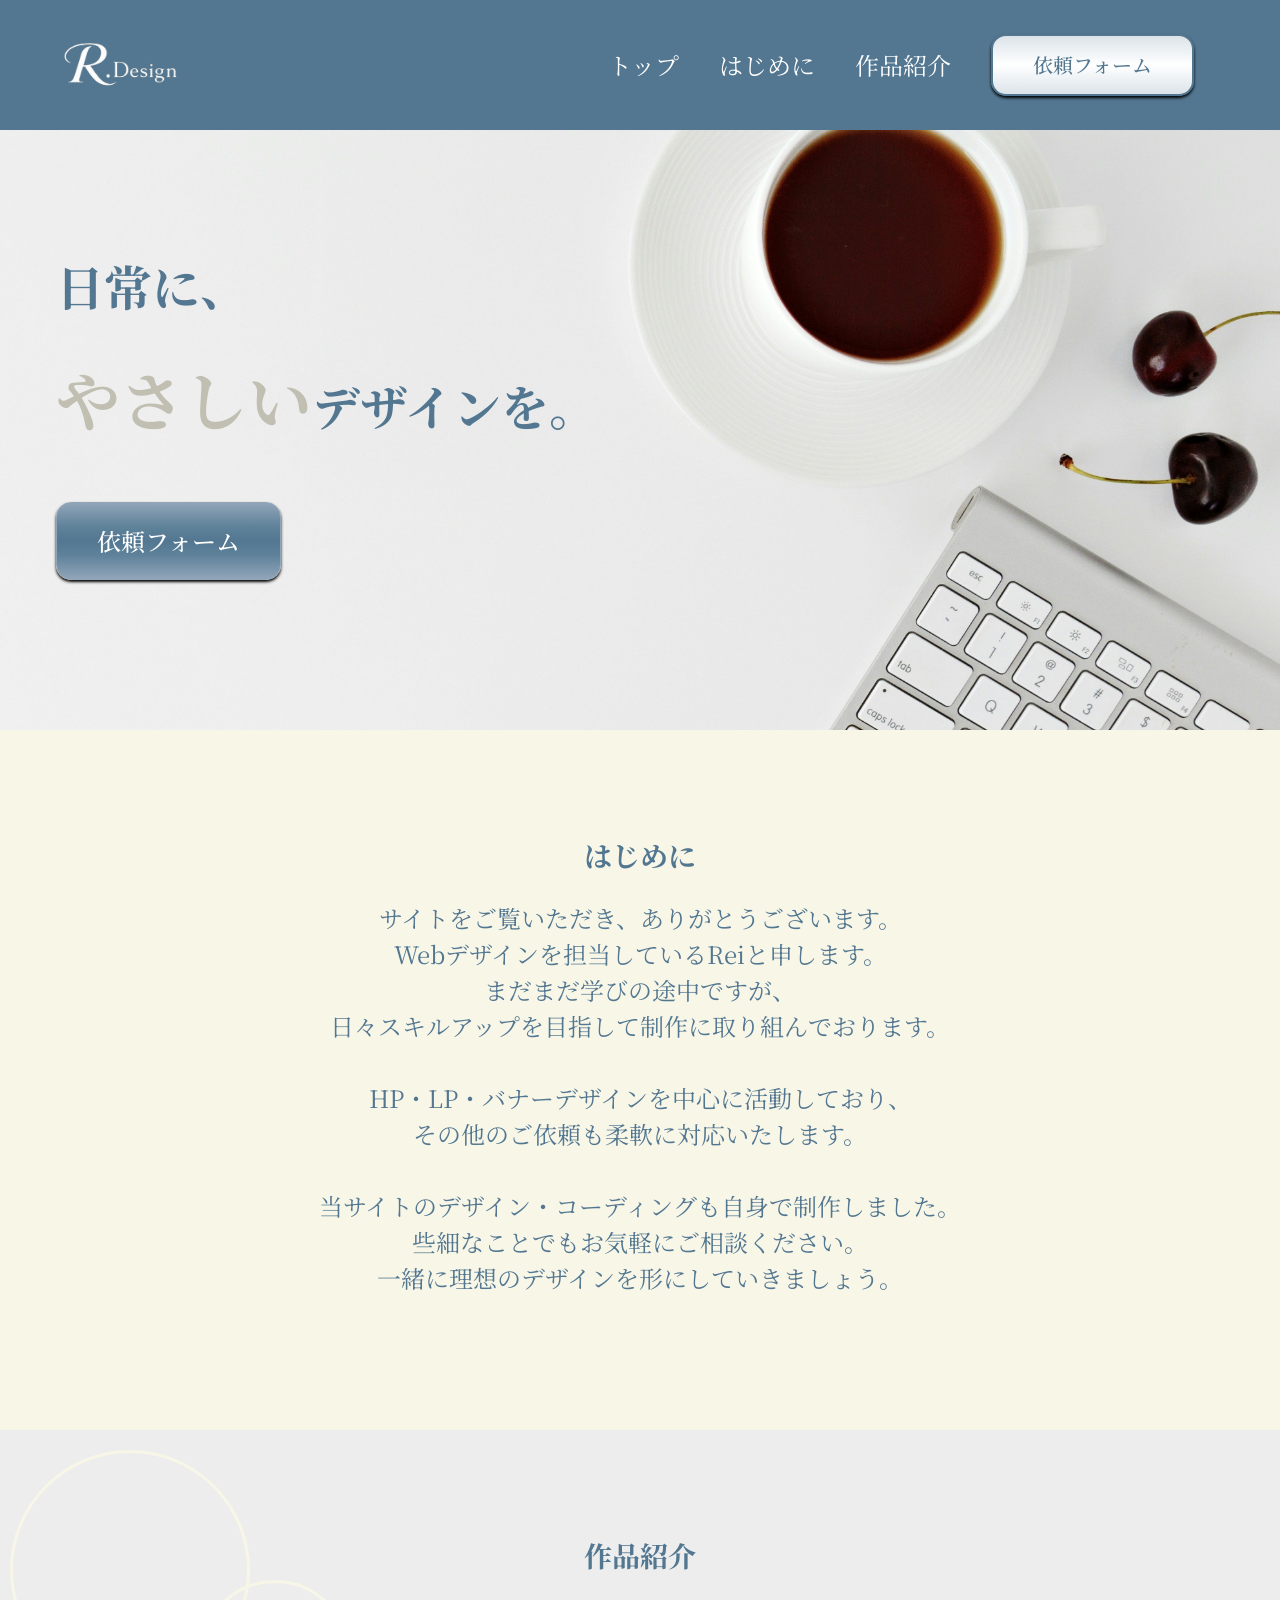
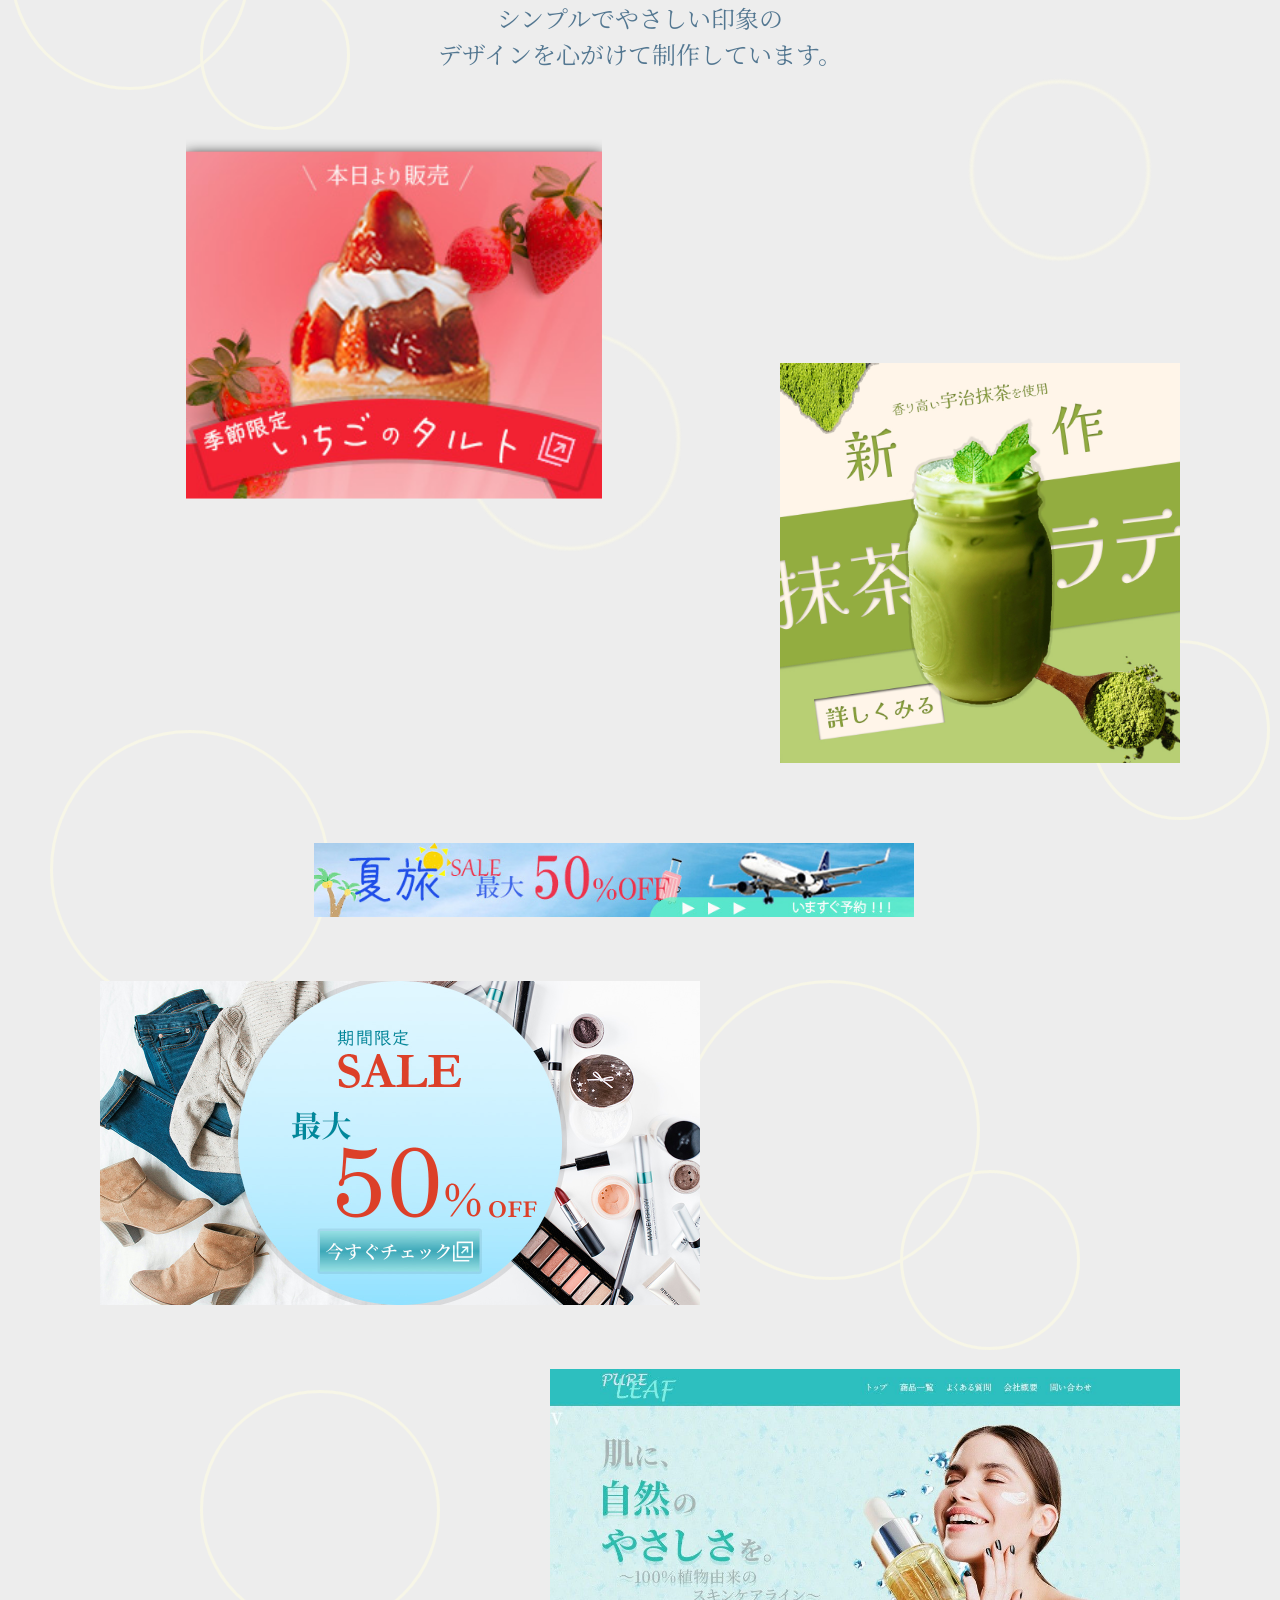
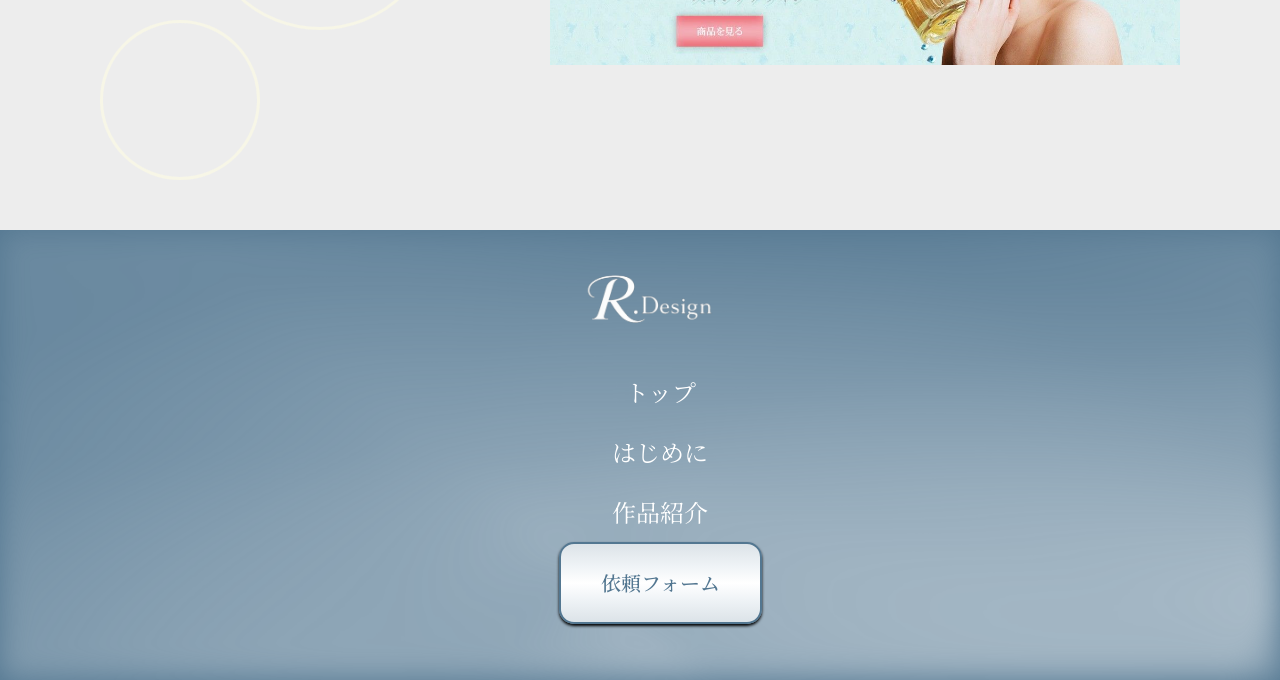
==== commit df6a317d: "Add files via upload" ====
--- a/index.html
+++ b/index.html
@@ -51,7 +51,7 @@
             <section class="fadein">
             <div class="sentent fadein">
                 <h3>はじめに</h3>
-                <p class="section-main fadein">サイトをご覧いただき、ありがとうございます。 <br>
+                <p class="start-sub fadein">サイトをご覧いただき、ありがとうございます。 <br>
                    Webデザインを担当しているReiと申します。<br>
                    まだまだ学びの途中ですが、<br>
                    日々スキルアップを目指して制作に取り組んでおります。<br><br>
@@ -74,20 +74,35 @@
                 <p class="section-about fadein">シンプルでやさしい印象の<br>
                    デザインを心がけて制作しています。
                 </p>
-                <figure class="ichigo fadein">
+                <figure class="work ichigo fadein">
                     <img src="ichigo.jpg"  class="img-hover" alt="イチゴタルトバナー">
+                    <figcaption>季節感と甘さが伝わる、 <br>
+                                華やかなスイーツバナー。<br>
+                                (2-3h)</figcaption>
                 </figure>
-                <figure class="macha fadein">
+                <figure class="work macha fadein">
                     <img src="macha.jpg"  class="img-hover" alt="抹茶ラテバナー">
+                    <figcaption>素材の良さと上品さを意識した、 <br>
+                                落ち着いた新作告知バナー。<br>
+                                (2-3h)</figcaption>
                 </figure>
-                <figure class="travel fadein">
+                <figure class="work travel fadein">
                     <img src="travel.jpg"  class="img-hover" alt="夏旅行バナー">
+                    <figcaption>夏らしい解放感で旅行気分を高める、 <br>
+                                明るいセールバナー。<br>
+                                (2-3h)</figcaption>
                 </figure>
-                <figure class="sale fadein">
+                <figure class="work sale fadein">
                     <img src="SALE.jpg"  class="img-hover" alt="SALEバナー">
+                    <figcaption>視線を集めるレイアウトで、<br>
+                                セール間を強調した販促バナー。<br>
+                                (2-3h)</figcaption>
                 </figure>
-                <figure class="make fadein">
+                <figure class="work make fadein">
                     <img src="skin.jpg"  class="img-hover" alt="スキンケアファーストビュー">
+                    <figcaption>自然由来のやさしさを表現した、 <br>
+                                清潔感のあるスキンケアHPファーストビュー。<br>(
+                                2-3h)</figcaption>
                 </figure>
                 <div class="bg-circle circle3 circle-move"></div>
                 <div class="bg-circle circle4 circle-move"></div>
--- a/style.css
+++ b/style.css
@@ -149,6 +149,35 @@
     height: 700px;
     padding-top: 104px;
 }
+.start-sub{
+    padding-top: 24px;
+}
+.work figcaption {
+    position: absolute;
+    bottom: 0;
+    left: 0;
+    width: 100%;
+    padding: 12px;
+    background: rgba(0,0,0,0.55);
+    color: #fff;
+    font-size: 14px;
+    opacity: 0;
+    transition: 0.3s ease;
+}
+.work {
+    position: relative;
+    overflow: hidden;
+}
+.work img {
+    width: 100%;
+    height: auto;
+    display: block;
+}
+@media screen and (min-width: 769px) {
+    .work:hover figcaption {
+        opacity: 1;
+    }
+}
 .section-main{
     padding-top: 24px;
 }
@@ -161,7 +190,8 @@
     background-color: #ededed;
     text-align: center;
     padding-top: 104px;
-    height: 1900px;
+    height: 2000px;
+    padding-bottom: 104px;
     position: relative;
     z-index: 0;
     overflow: hidden;
@@ -276,7 +306,10 @@
 
 .ichigo{
     padding-top: 104px;
-    transform: scale(1.3) translateX(250px);
+    transform: scale(1.3) translateX(180px);
+    width: 100%;
+    max-width: 320px;
+    height: auto;
 }
 .macha{
     max-width: 400px;
@@ -303,7 +336,7 @@
     width: 100%;
     height: auto;
     margin-left: auto;
-    transform: translateX(-100px)translateY(128px);
+    transform: translateX(-100px)translateY(128px)
 }
 .img-hover {
     transition: 0.4s ease;
@@ -380,6 +413,10 @@
         font-size: 16px;
         line-height: 1.6;
     }
+    body.no-scroll{
+        overflow: hidden;
+        height: 100vh;
+    }
     .container {
         padding: 10px 20px;
         height: 70px;
@@ -476,38 +513,60 @@
         font-size: 18px;
         padding: 10px 28px;
     }
-    .section-title{
+    .section-title {
         display: flex;
-        align-items: center !important;
-    }
-
+        align-items: center; 
+        gap: 4px; 
+    }
     .title-sec {
         font-size: 36px;
     }
     .title-tr {
         font-size: 28px;
-    }
-
+        padding-top: 7px !important;
+    }
     .start{
+        height: auto !important;
+        padding-top: 96px !important;
         padding-bottom: 96px !important;
+    }
+    .start-sub{
+        padding-bottom: 96px;
     }
 
     .section-about{
         padding-top: 16px !important;
     }
+    
     .image-section{
-        padding-top: 96px !important;
+        padding-top: 72px !important;
     }
     .img{
-        height: auto;
+        height: auto !important;
         padding-top: 40px !important;
         padding-bottom: 96px !important;
     }
+    .work figcaption {
+        display: none;
+        padding: 8px 0 0;
+        font-size: 14px;
+        color: #537791;
+        text-align: center;
+        position: static;
+        background: none;
+        opacity: 1;
+    }
+    .work:hover figcaption {
+        opacity: 1;
+    }
+    .work.open figcaption {
+        display: block;
+    }
+
     .ichigo{
         padding-top: 0 !important;
         margin: 40px auto !important;
         transform: none;
-        padding-left: 14.5px !important;
     }
     .ichigo,
     .macha,
@@ -546,5 +605,5 @@
        margin: 20px auto 0;
        padding: 0;
        text-align: center;
-}
-}+       }
+    }
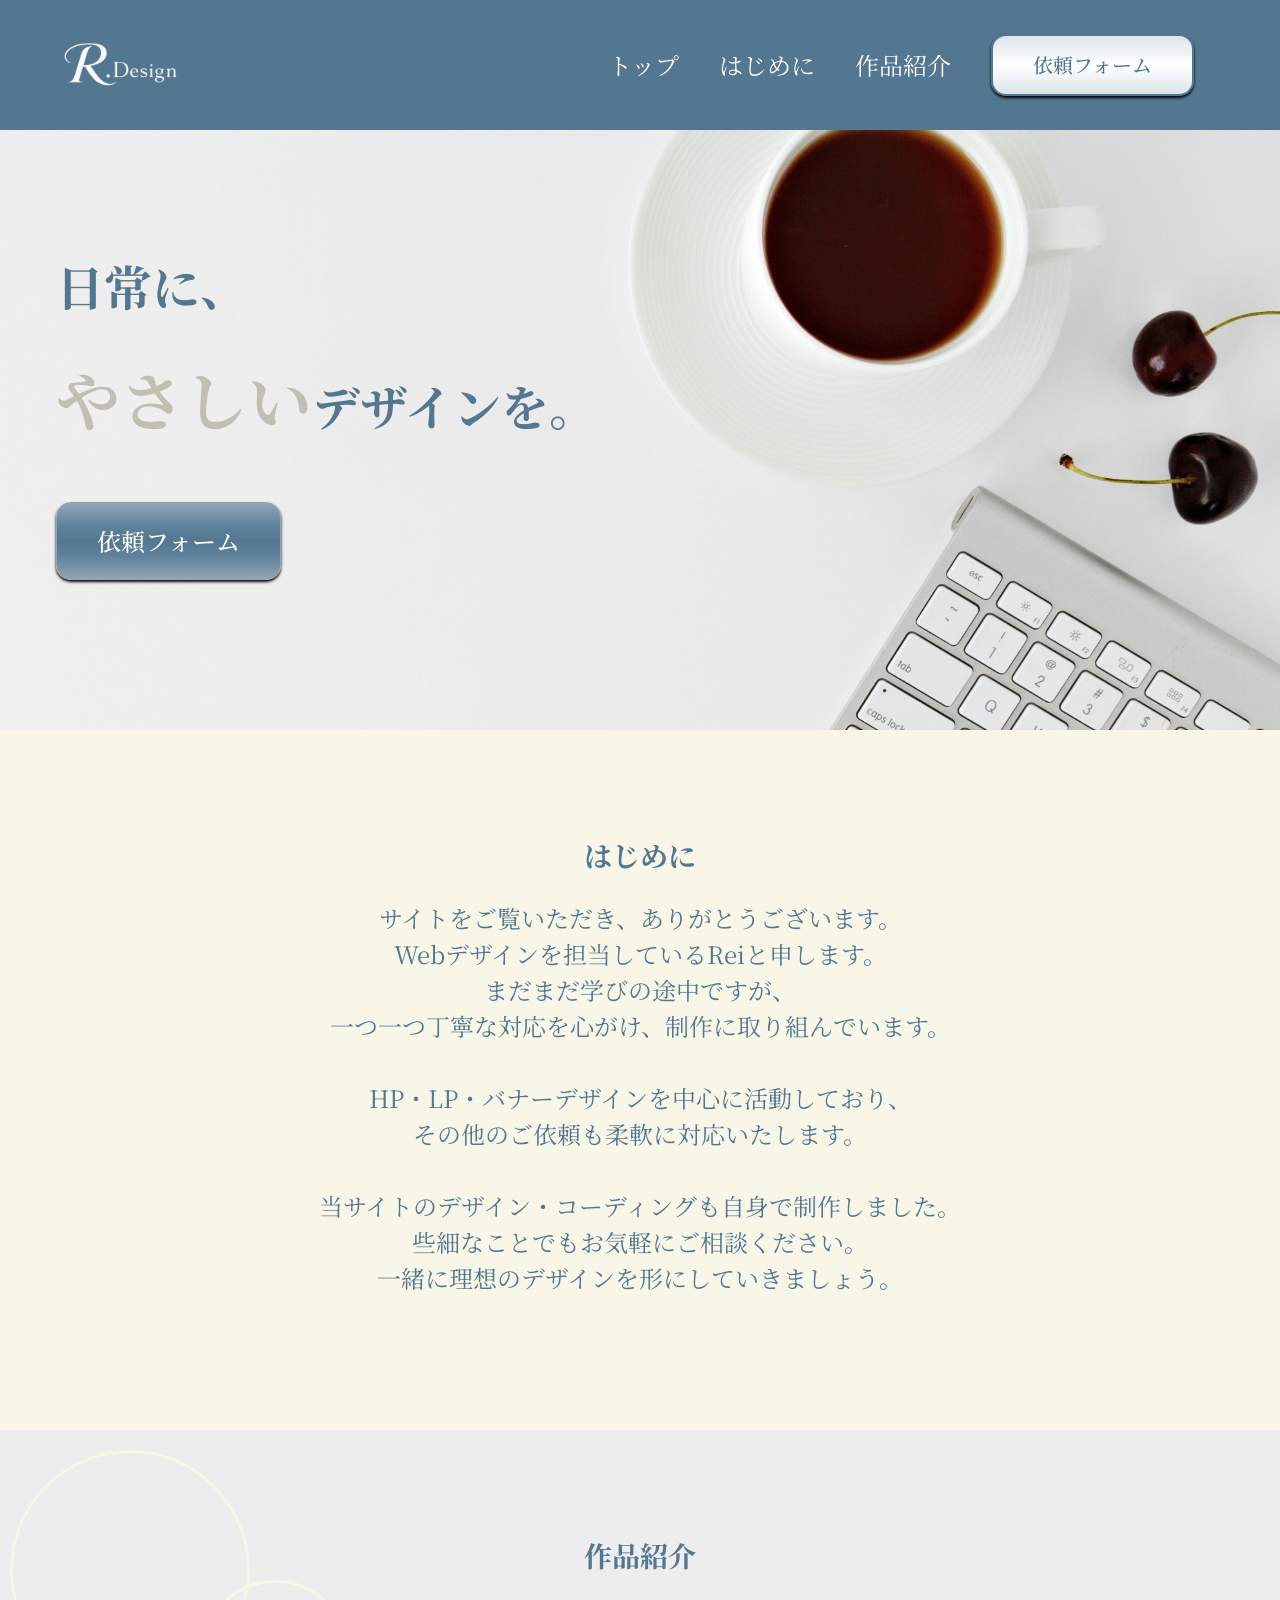
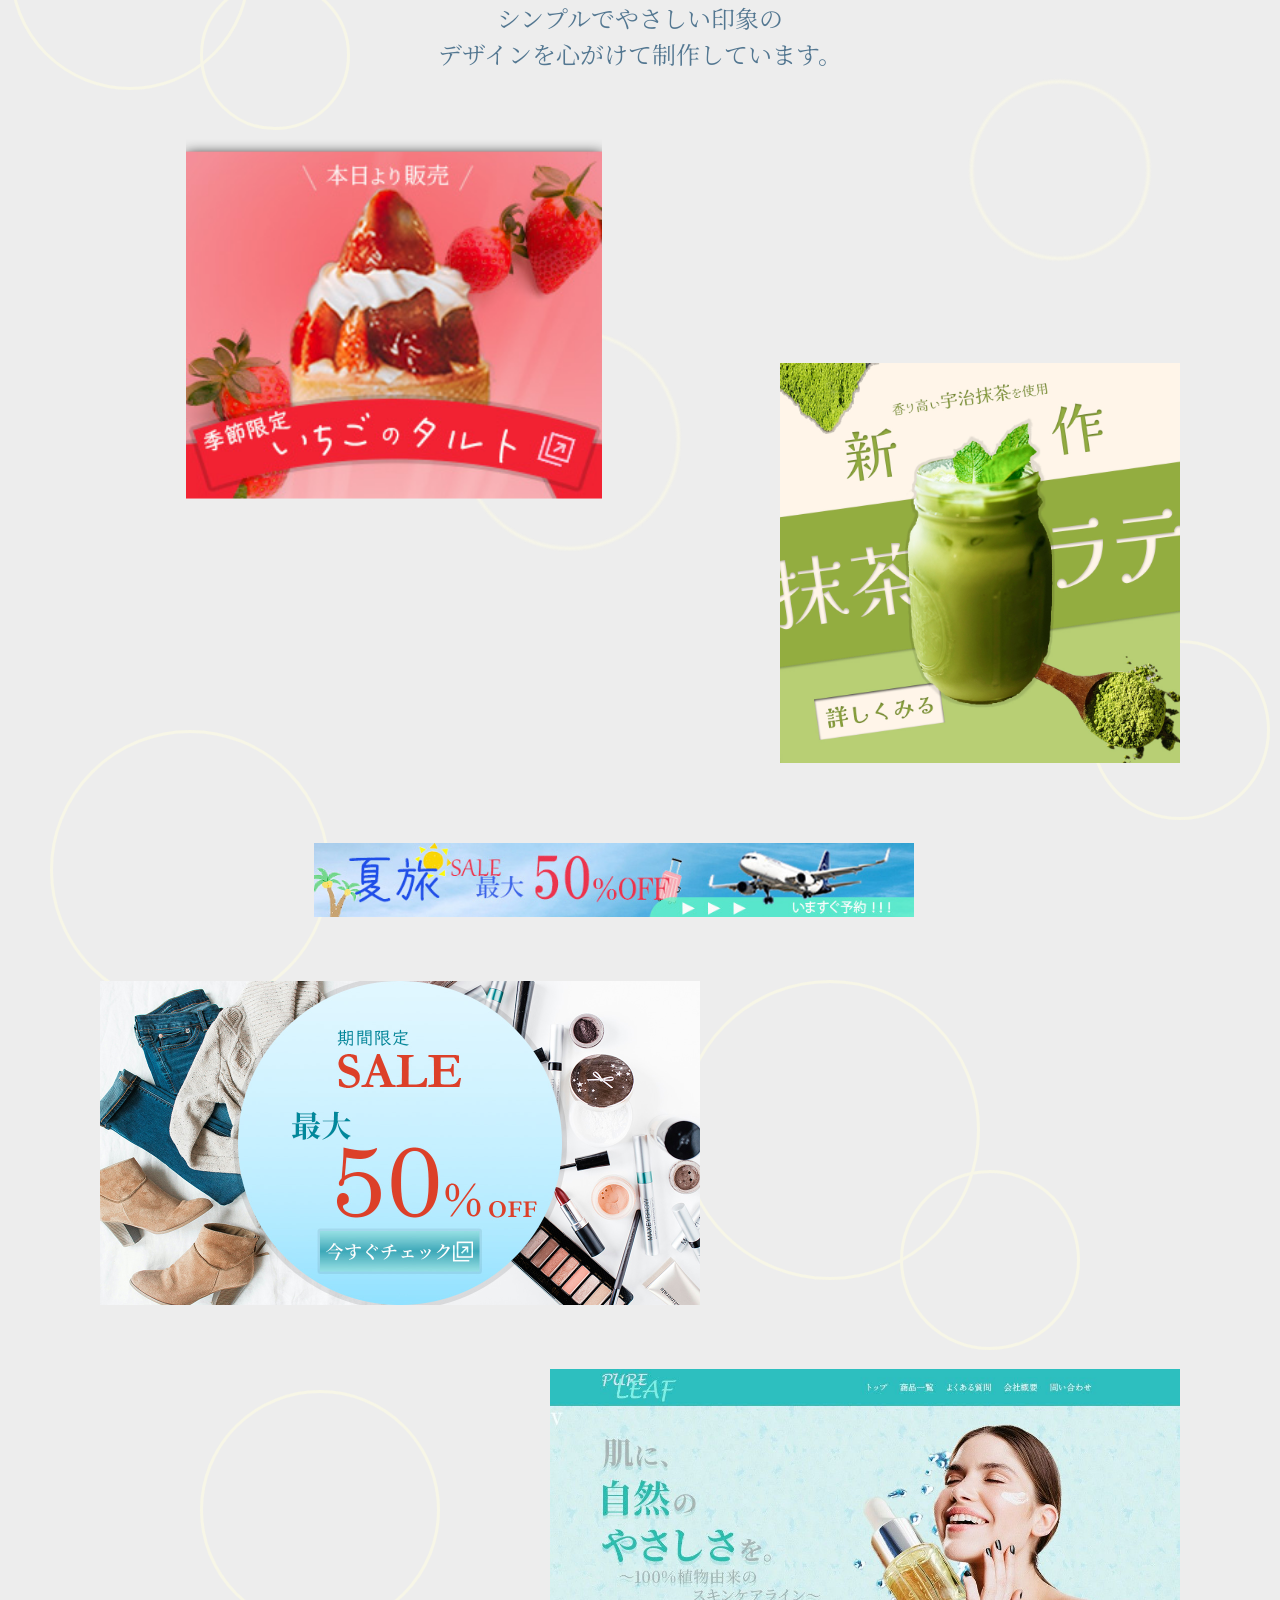
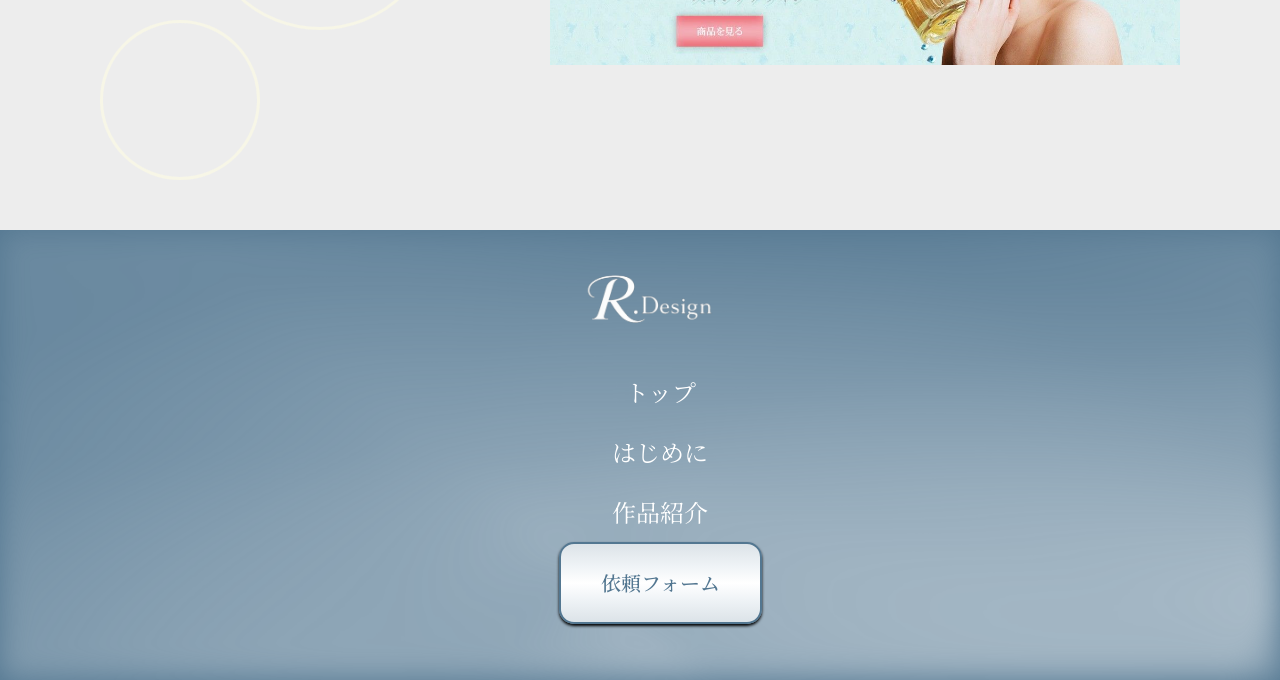
==== commit f9145b31: "Add files via upload" ====
--- a/index.html
+++ b/index.html
@@ -13,6 +13,7 @@
     <link rel="stylesheet" href="sanitize.css">
     <link rel="stylesheet" href="style.css">
 
+    <meta name="google-site-verification" content="RqnT3WWbEq7vfl-wjGAKl67C-I3CRRjX2Z-XG8n7-BY" />
 </head>
 <body>
     <header class="fadein">
@@ -54,7 +55,7 @@
                 <p class="start-sub fadein">サイトをご覧いただき、ありがとうございます。 <br>
                    Webデザインを担当しているReiと申します。<br>
                    まだまだ学びの途中ですが、<br>
-                   日々スキルアップを目指して制作に取り組んでおります。<br><br>
+                   一つ一つ丁寧な対応を心がけ、制作に取り組んでいます。<br><br>
 
                     HP・LP・バナーデザインを中心に活動しており、<br>
                     その他のご依頼も柔軟に対応いたします。<br><br>
--- a/style.css
+++ b/style.css
@@ -22,6 +22,7 @@
 }
 .fadein.show{
     opacity: 1;
+    pointer-events: auto;
 }
 
 img{
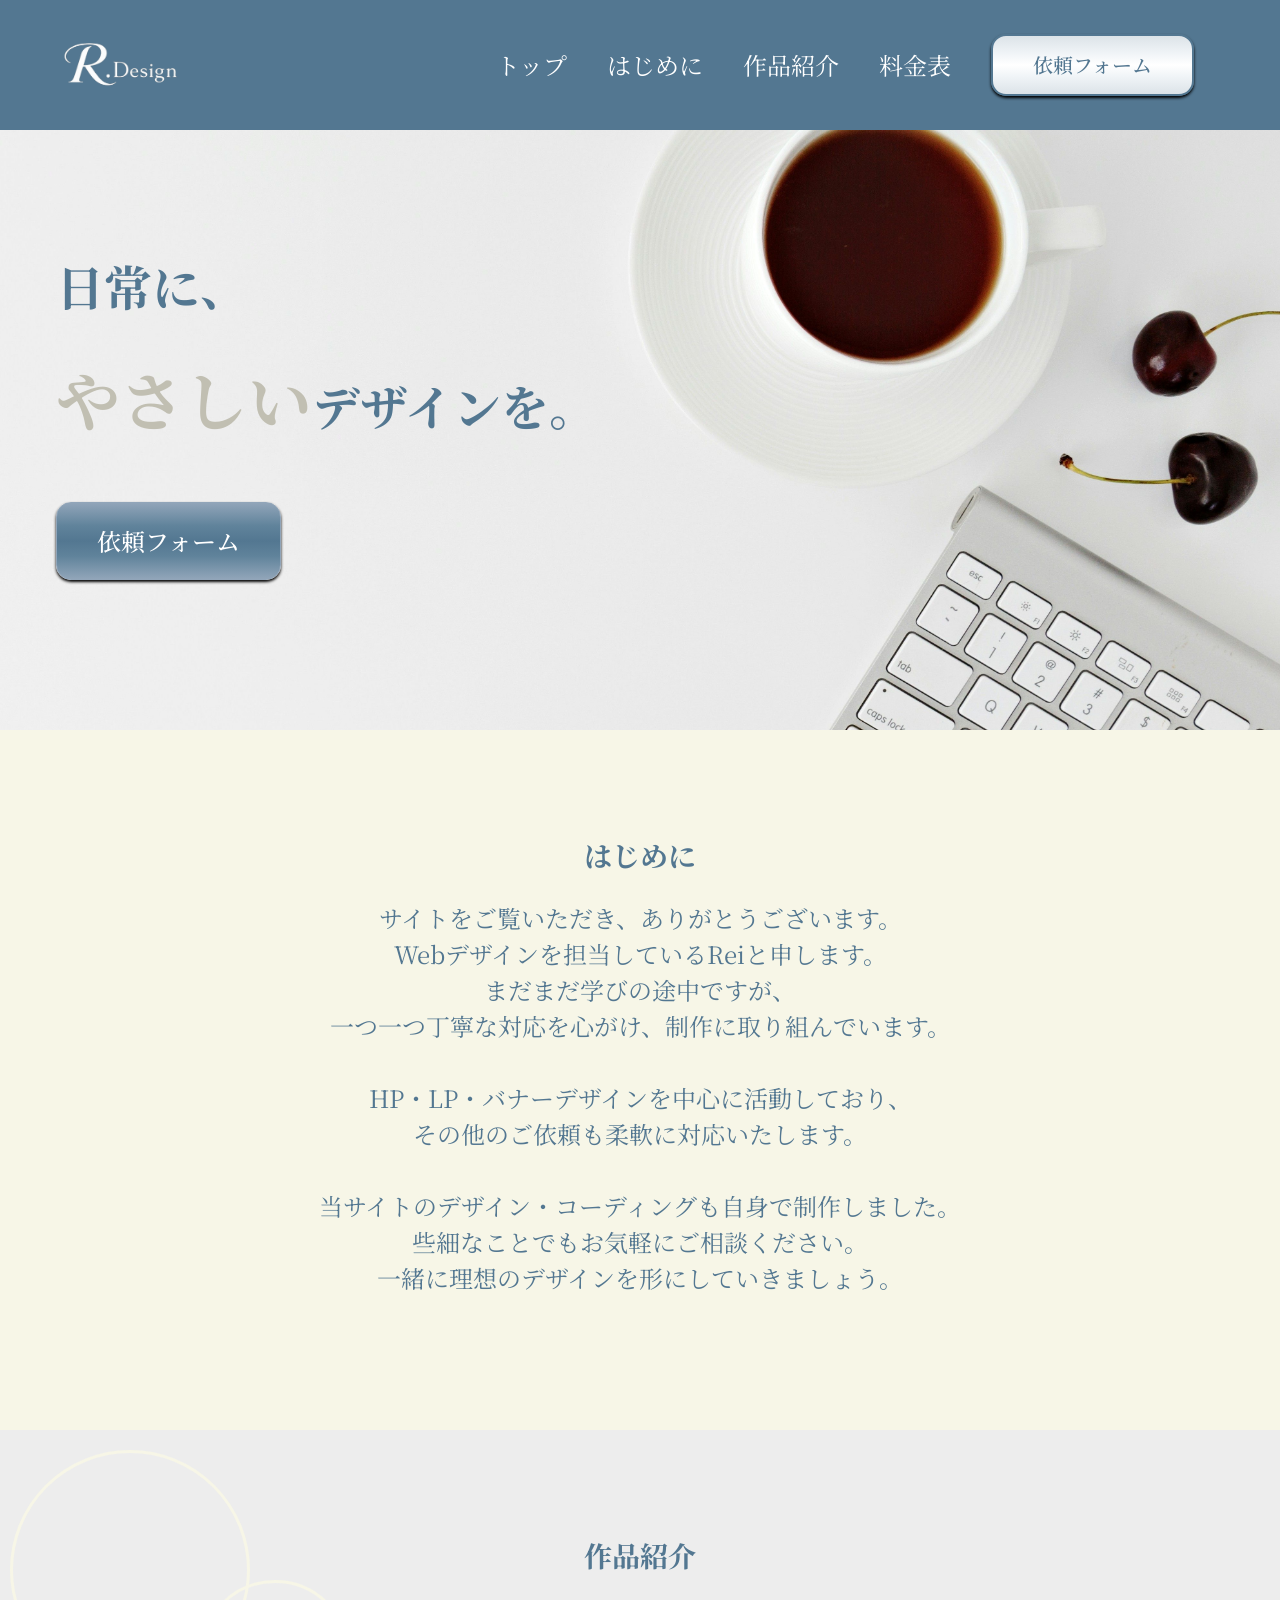
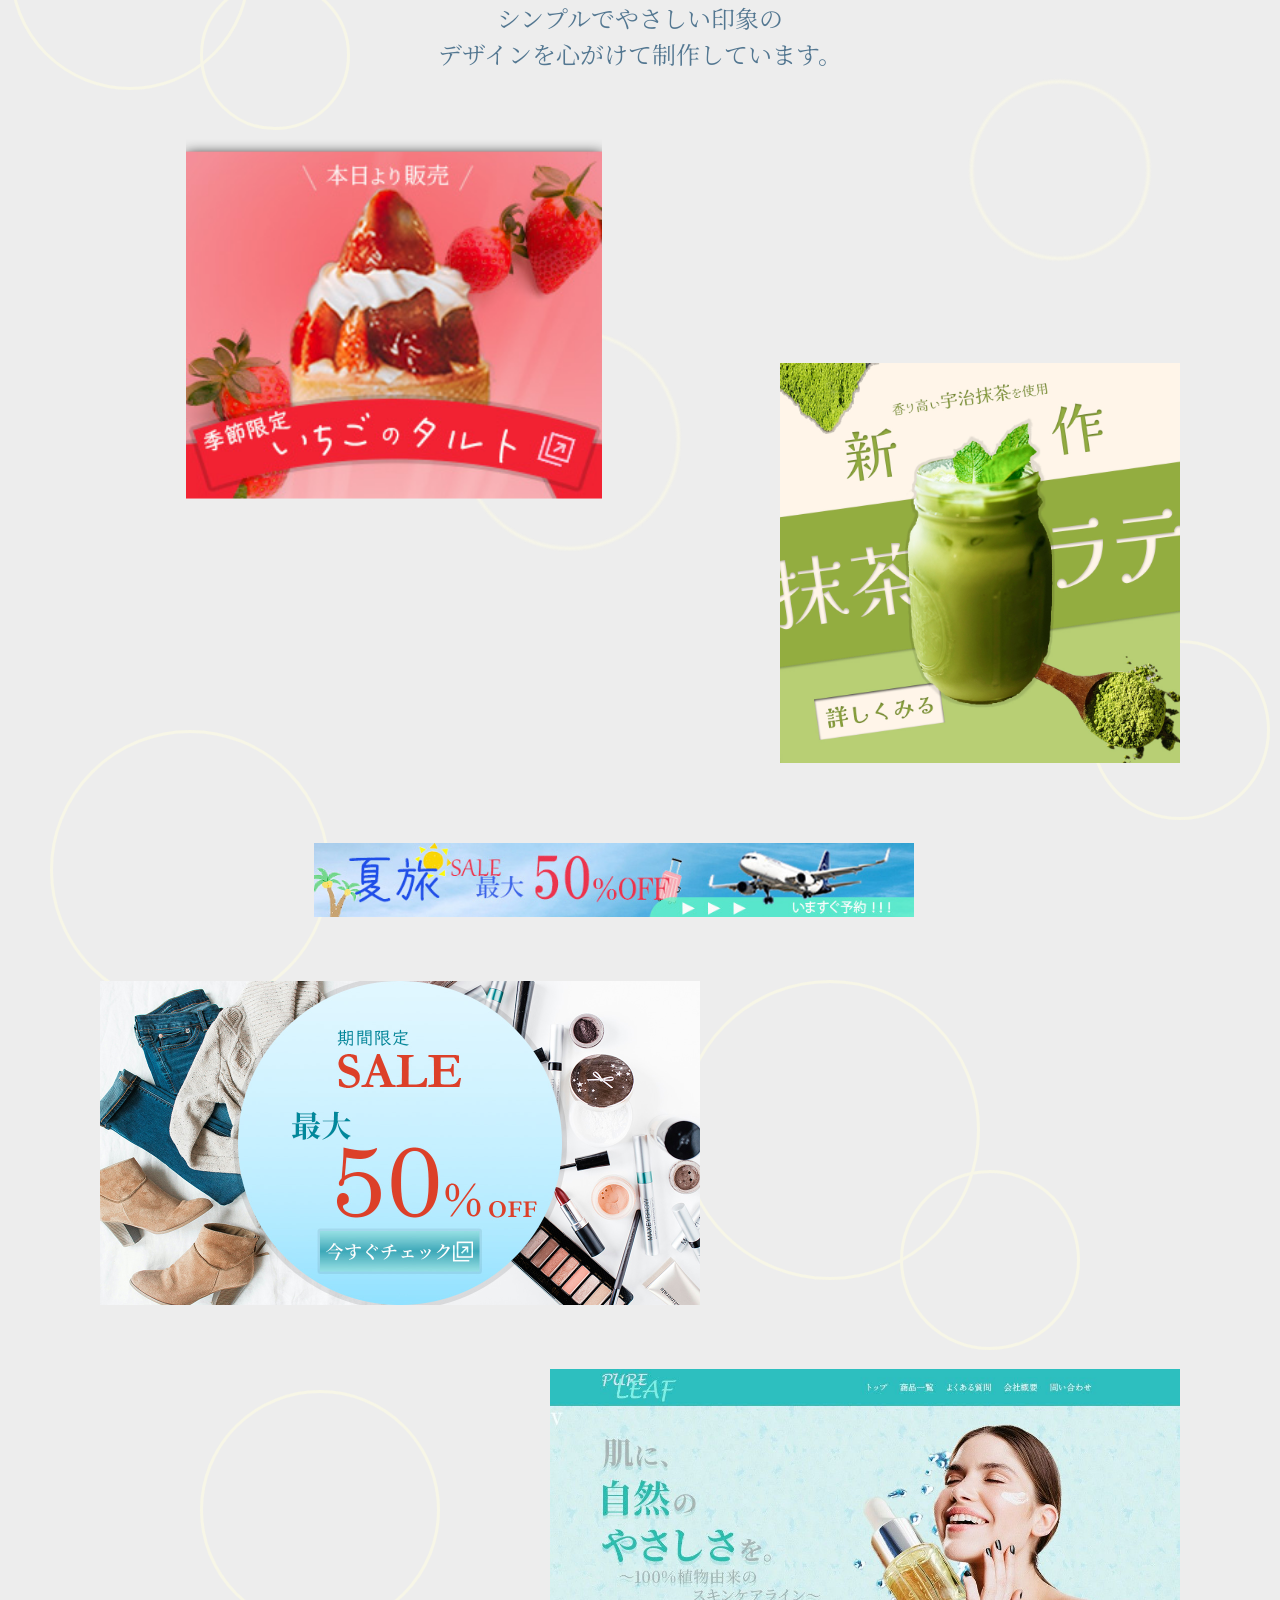
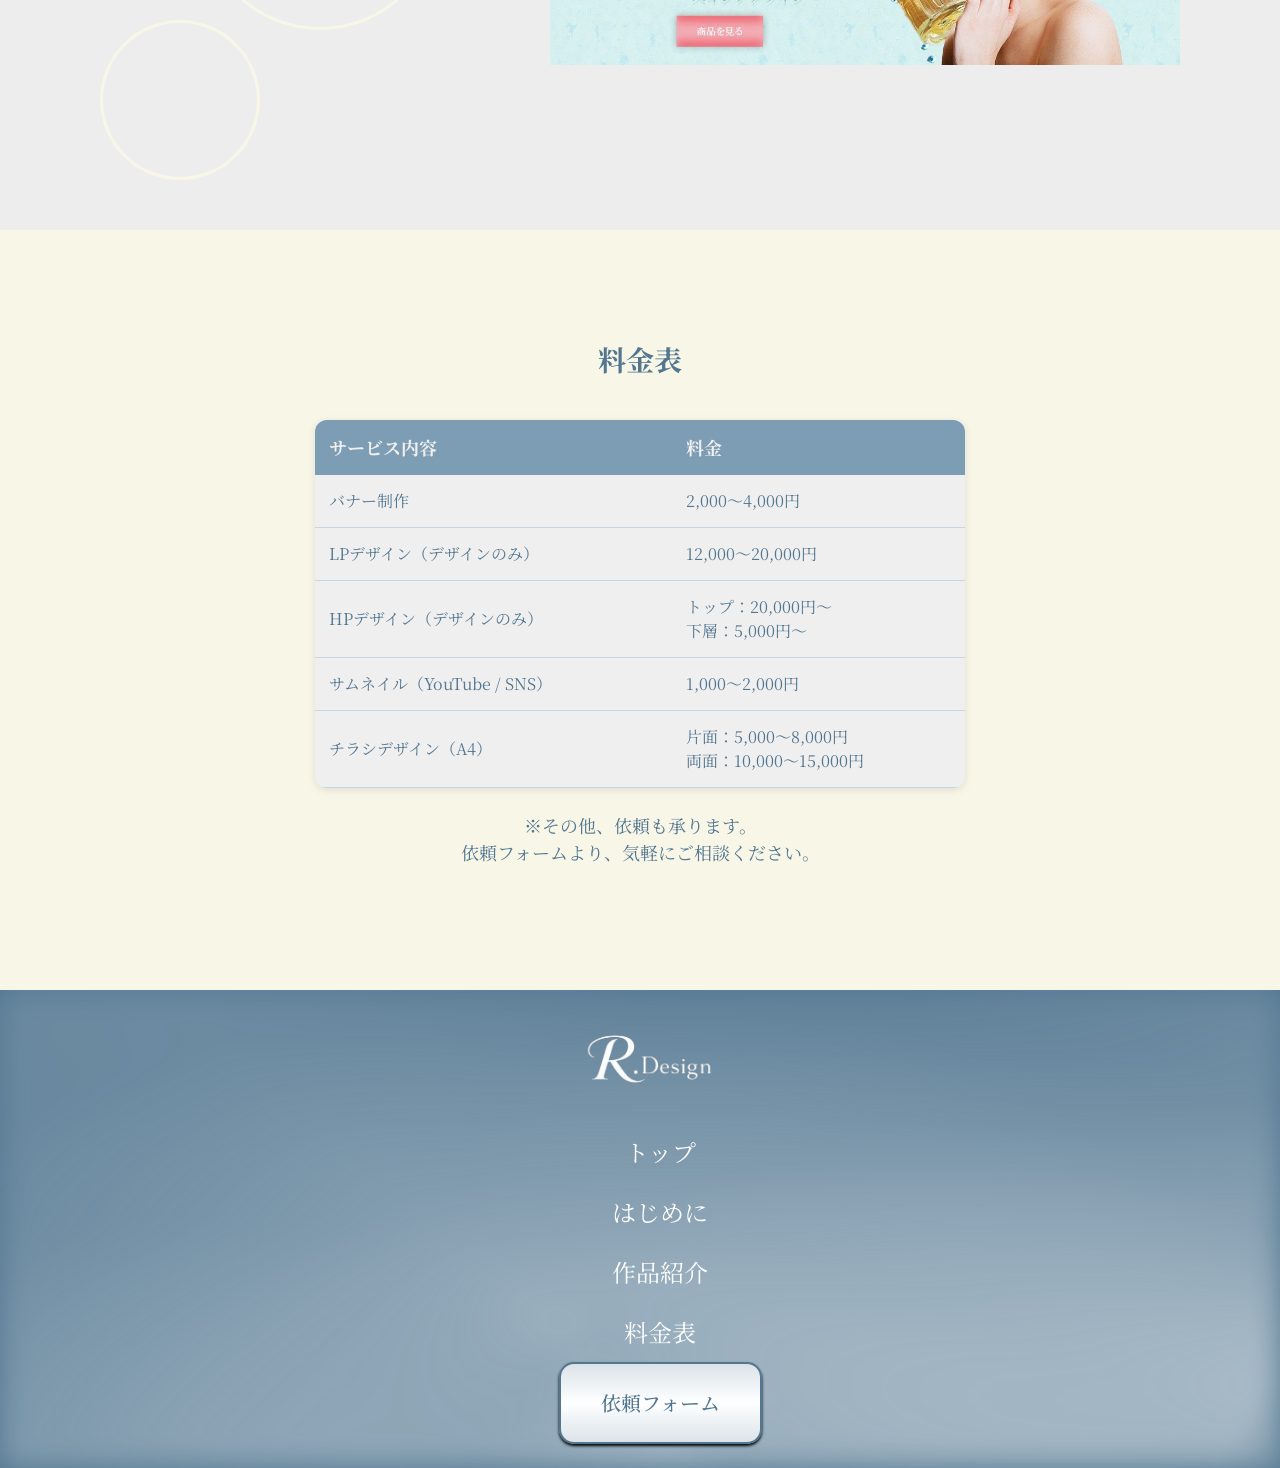
==== commit 06b704e0: "Add files via upload" ====
--- a/index.html
+++ b/index.html
@@ -31,6 +31,7 @@
                 <li><a href="#top">トップ</a></li>
                 <li><a href="#about">はじめに</a></li>
                 <li><a href="#works">作品紹介</a></li>
+                <li><a href="#price-section">料金表</a></li>
                 <li><a href="form.html" class="buttom">依頼フォーム</a></li>
             </ul>
         </nav>
@@ -115,6 +116,43 @@
                 <div class="bg-circle circle10 circle-move"></div>
         </section>
         </div>
+        <section id="price-section" class="price fadein">
+            <h3 class="price-main">料金表</h3>
+        <table class="price-table fadein">
+            <thead>
+                <tr>
+                    <th>サービス内容</th>
+                    <th>料金</th>
+                </tr>
+            </thead>
+            <tbody> 
+                <tr> 
+                    <td>バナー制作</td>
+                    <td>2,000〜4,000円</td>
+                </tr>
+                <tr>
+                    <td>LPデザイン（デザインのみ）</td>
+                    <td>12,000〜20,000円</td>
+                </tr>
+                <tr>
+                    <td>HPデザイン（デザインのみ）</td>
+                    <td>トップ：20,000円〜<br>
+                         下層：5,000円〜</td>
+                </tr>
+                <tr>
+                    <td>サムネイル（YouTube / SNS）</td>
+                    <td>1,000〜2,000円</td>
+                </tr>
+                <tr>
+                    <td>チラシデザイン（A4）</td>
+                    <td>片面：5,000〜8,000円 <br>
+                        両面：10,000〜15,000円</td>
+                </tr>
+            </tbody>
+        </table> 
+        <p class="price-item fadein">※その他、依頼も承ります。<br>
+            依頼フォームより、気軽にご相談ください。</p>
+        </section>
     </aside>
 
     <footer class="fadein">
@@ -126,6 +164,7 @@
             <li><a href="#top">トップ</a></li>
             <li><a href="#about">はじめに</a></li>
             <li><a href="#works">作品紹介</a></li>
+            <li><a href="#price-section">料金表</a></li>
             <li><a href="form.html" class="buttom">依頼フォーム</a></li>
         </ul>
         </section>
--- a/style.css
+++ b/style.css
@@ -15,10 +15,51 @@
 h1,h2,h3,p,figure{
     margin: 0;
 }
+.price{
+    background-color: #f7f6e7;
+}
+.price-main{
+    padding-top: 108px;
+    text-align: center;
+}
+.price-item{
+    transform: translateY(-16px);
+    text-align: center;
+    font-size: 18px;
+    padding-bottom: 108px;
+}
+
+.price-table {
+  width: 80%;
+  max-width: 650px;
+  margin: 40px auto; 
+  border-collapse: collapse;
+  background: #f0efef;
+  border-radius: 12px;
+  overflow: hidden;
+  box-shadow: 0 2px 8px rgba(0,0,0,0.1);
+}
+
+.price-table th {
+  background: #7d9db4;
+  padding: 14px;
+  text-align: left;
+  font-size: 18px;
+  color: #f0efef;
+}
+
+.price-table td {
+  padding: 14px;
+  border-bottom: 1px solid #c4d7e6;
+  font-size: 16px;
+  color: #537791;
+}
+
 
 .fadein{
     opacity: 0;
     transition: 2.0s ease;
+    height: auto;
 }
 .fadein.show{
     opacity: 1;
@@ -121,7 +162,7 @@
     box-shadow: 0 2px 3px rgba(0, 0, 0, 1);
 }
 .MV-botm:active{
-     transform: translateY(2px);
+    transform: translateY(2px);
     box-shadow: 0 2px 6px rgba(0, 0, 0, 0.2);
 }
 .box{
@@ -174,6 +215,7 @@
     height: auto;
     display: block;
 }
+
 @media screen and (min-width: 769px) {
     .work:hover figcaption {
         opacity: 1;
@@ -218,7 +260,7 @@
     z-index: -1;
 }
 .img::before{
-     content: "";
+    content: "";
     position: absolute;
     width: 220px;
     height: 220px;
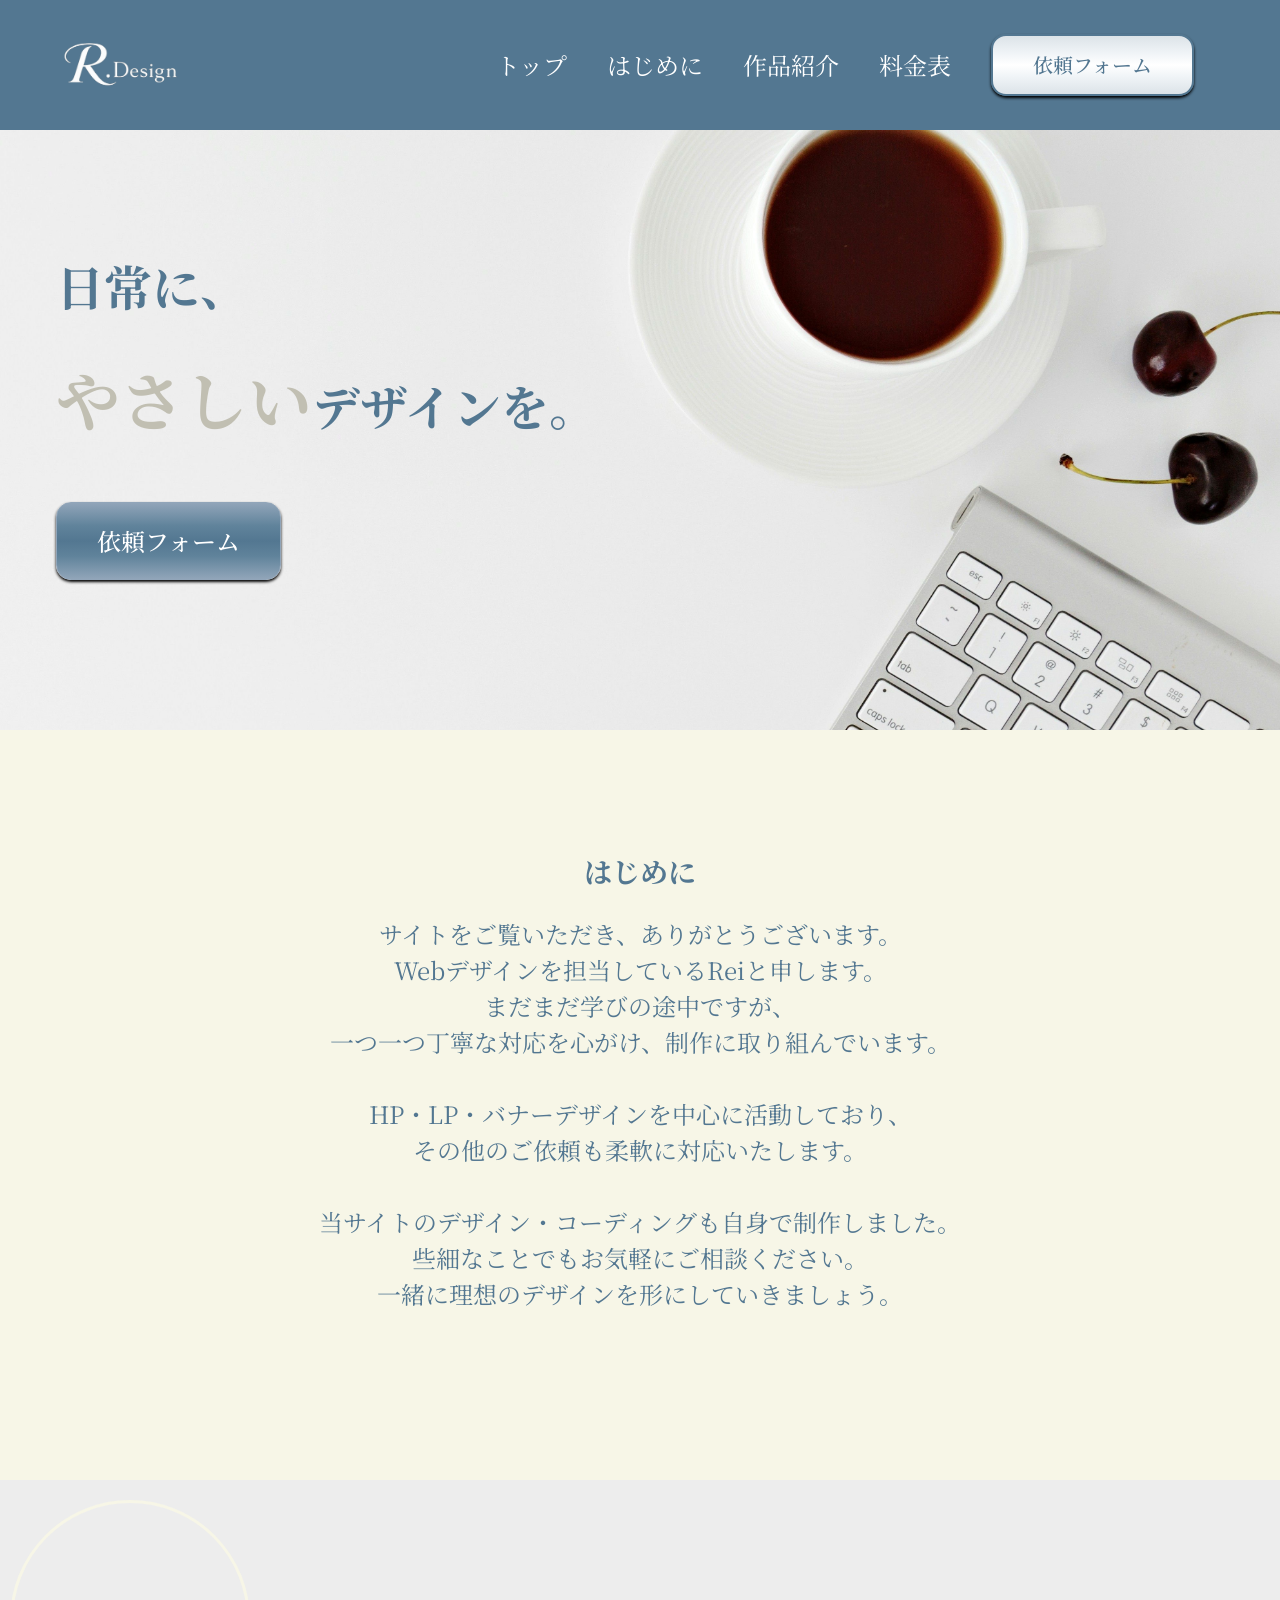
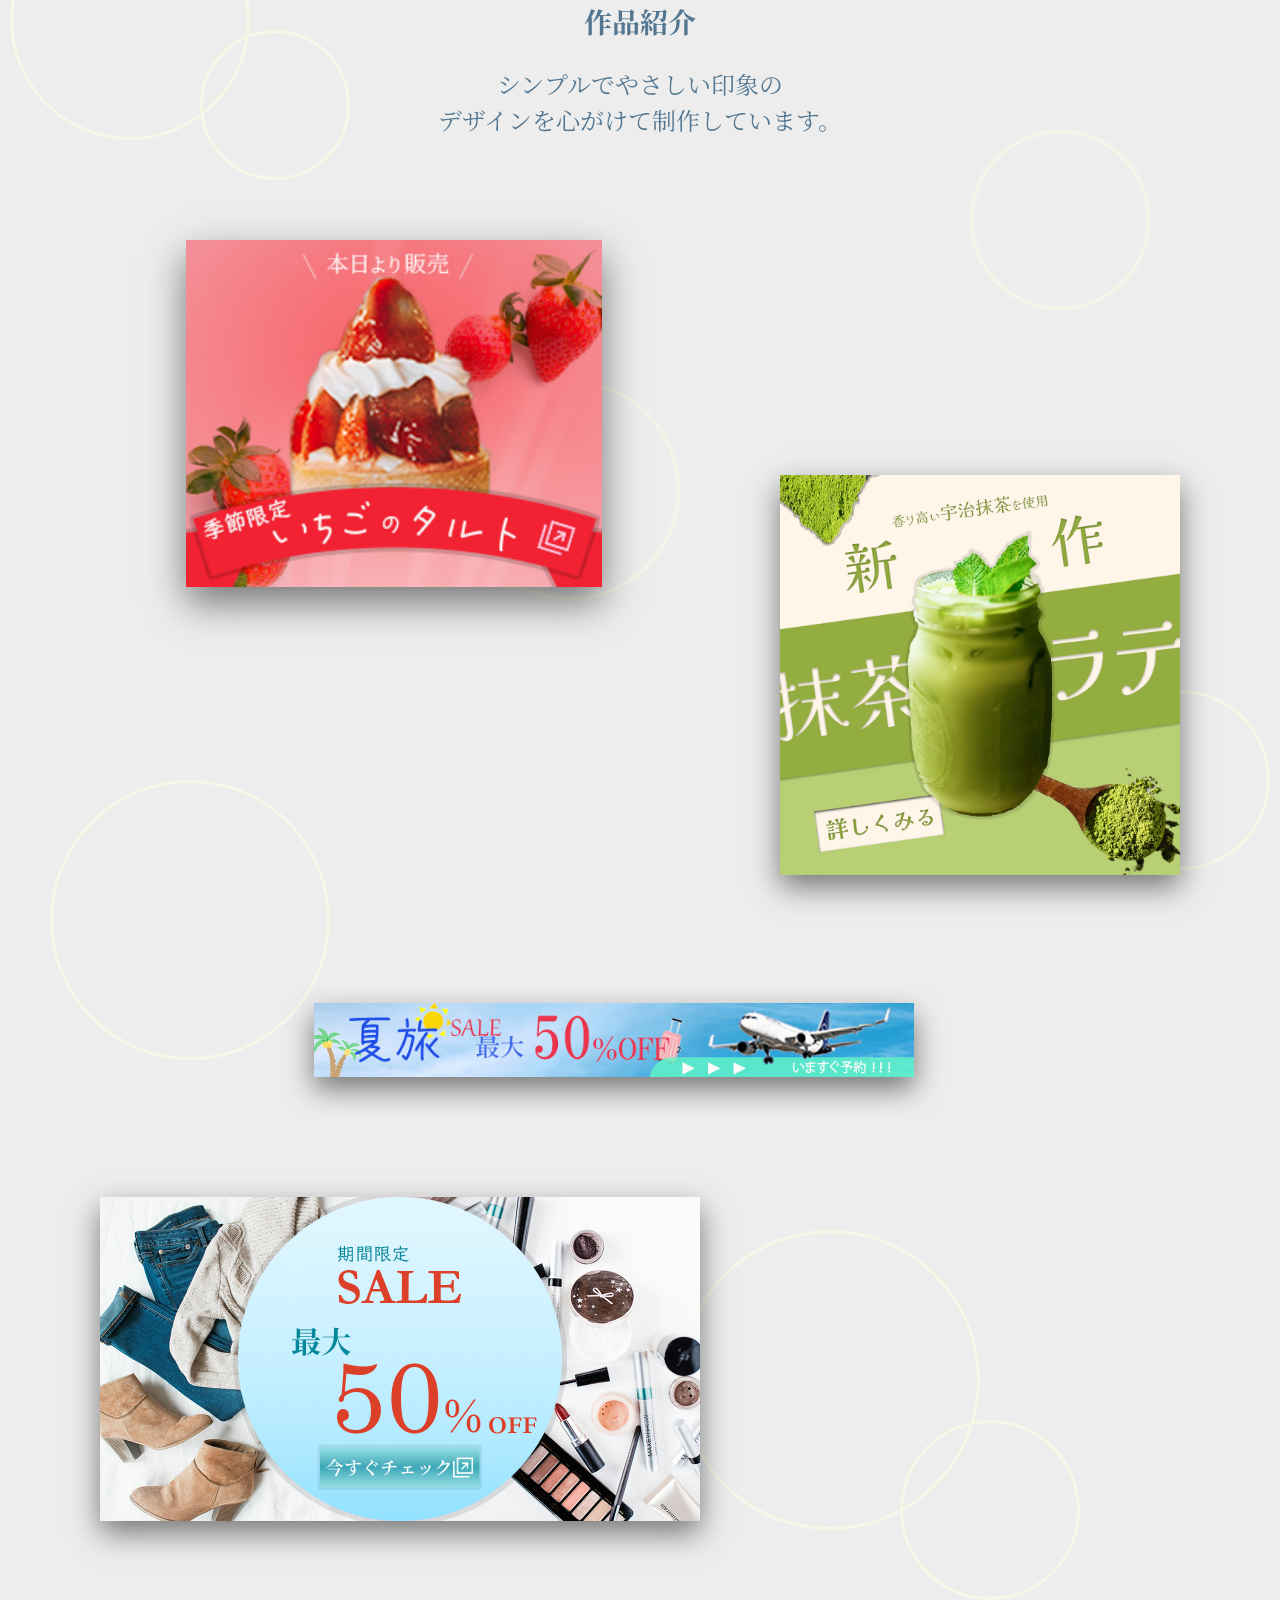
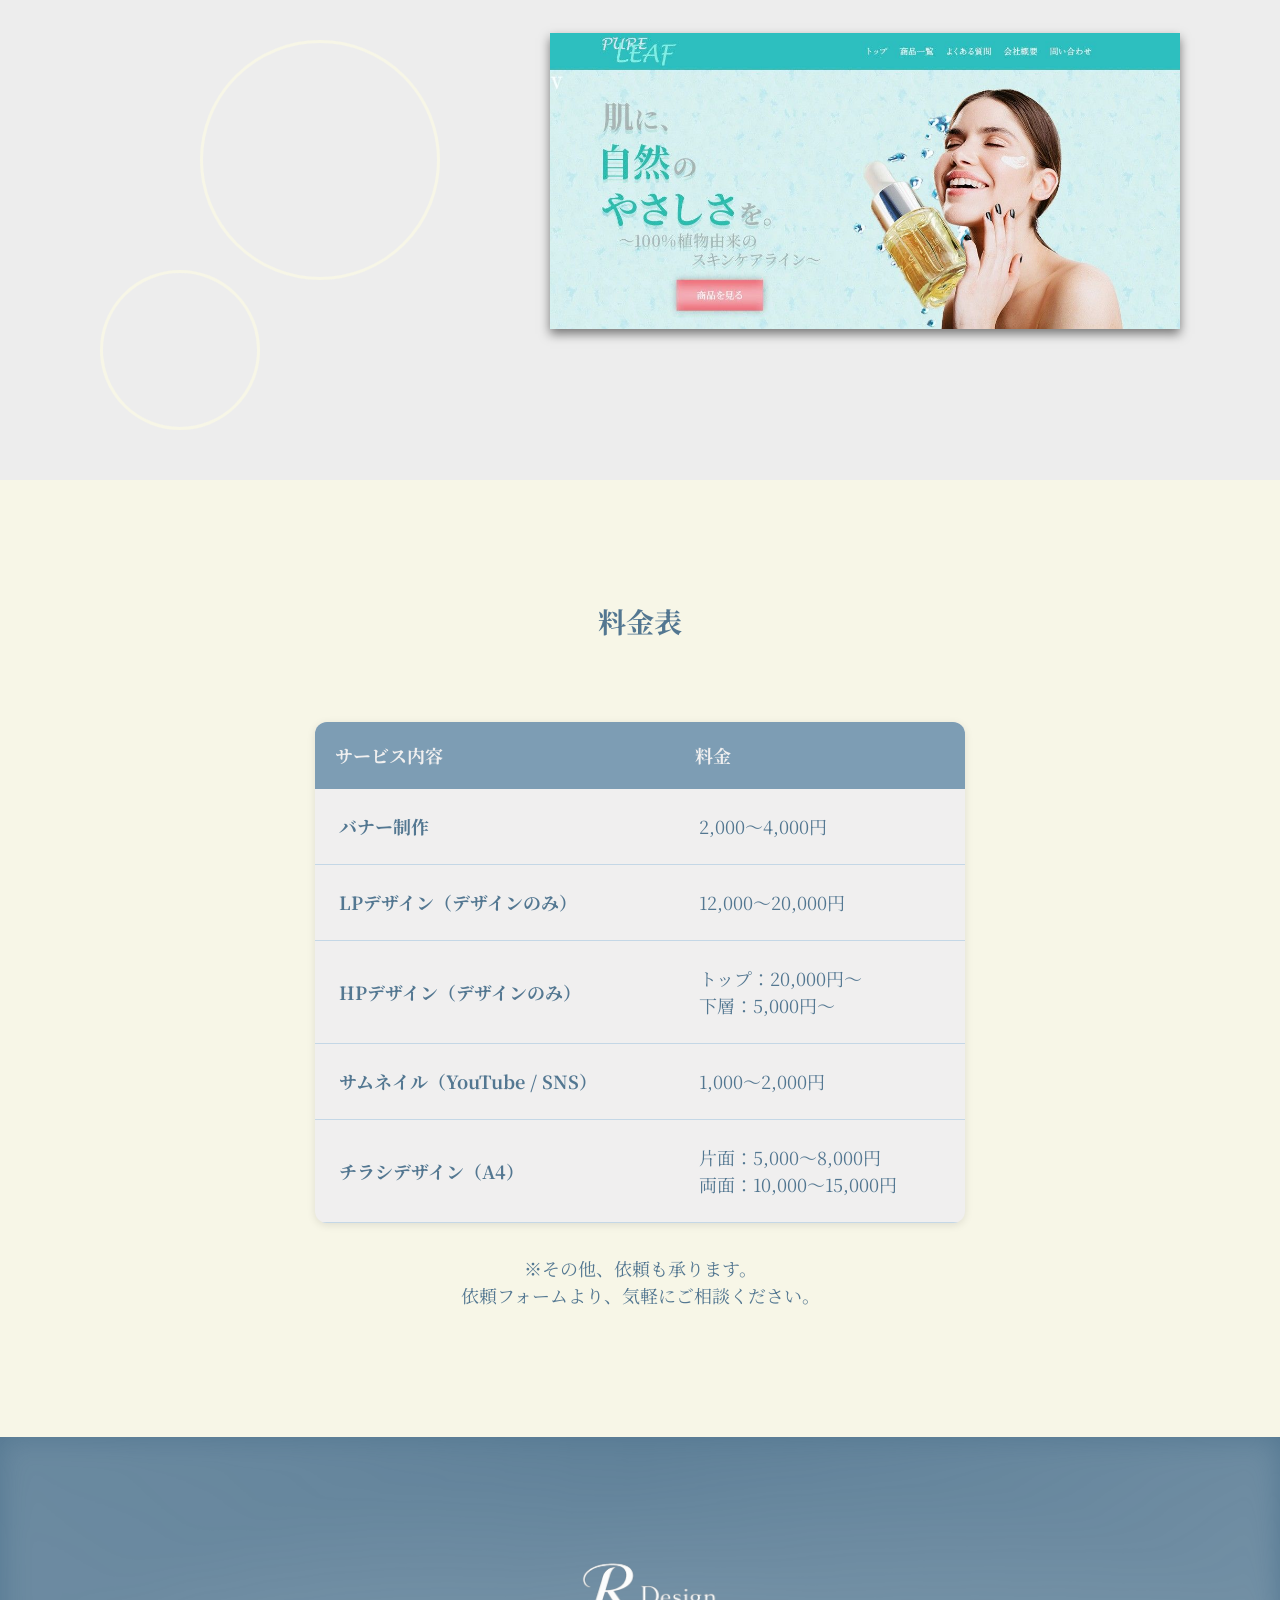
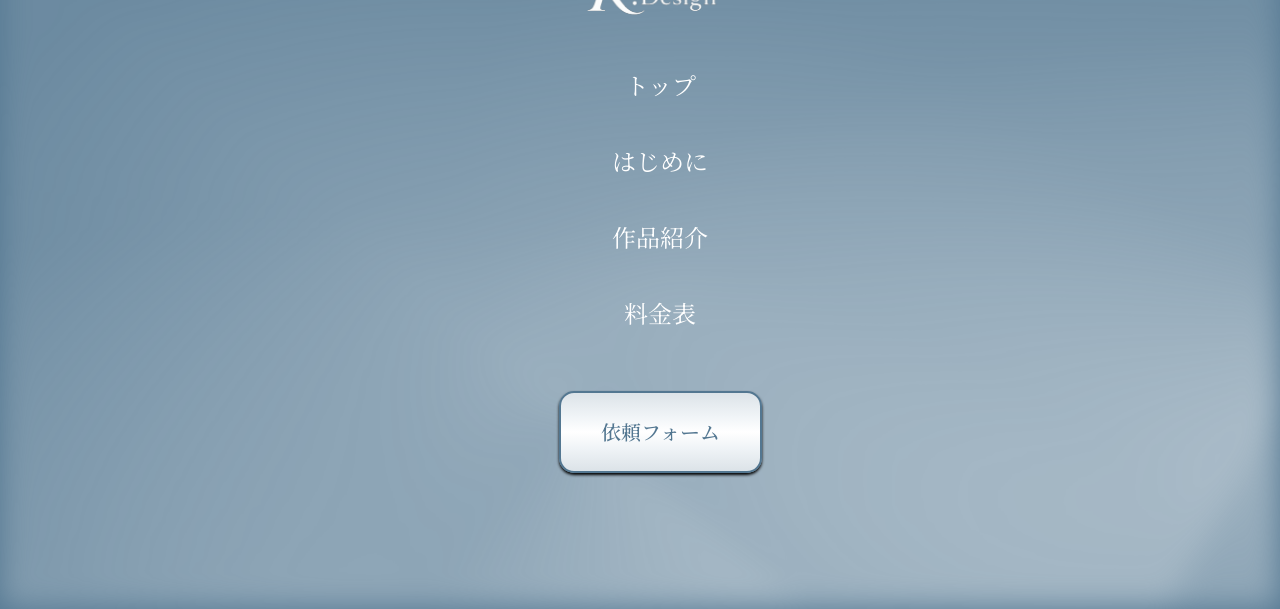
==== commit 75ae4c1a: "Add files via upload" ====
--- a/index.html
+++ b/index.html
@@ -77,31 +77,31 @@
                    デザインを心がけて制作しています。
                 </p>
                 <figure class="work ichigo fadein">
-                    <img src="ichigo.jpg"  class="img-hover" alt="イチゴタルトバナー">
+                    <img src="ichigo.jpg"  class="img-hover work-img" alt="イチゴタルトバナー">
                     <figcaption>季節感と甘さが伝わる、 <br>
                                 華やかなスイーツバナー。<br>
                                 (2-3h)</figcaption>
                 </figure>
                 <figure class="work macha fadein">
-                    <img src="macha.jpg"  class="img-hover" alt="抹茶ラテバナー">
+                    <img src="macha.jpg"  class="img-hover work-img" alt="抹茶ラテバナー">
                     <figcaption>素材の良さと上品さを意識した、 <br>
                                 落ち着いた新作告知バナー。<br>
                                 (2-3h)</figcaption>
                 </figure>
                 <figure class="work travel fadein">
-                    <img src="travel.jpg"  class="img-hover" alt="夏旅行バナー">
+                    <img src="travel.jpg"  class="img-hover work-img" alt="夏旅行バナー">
                     <figcaption>夏らしい解放感で旅行気分を高める、 <br>
                                 明るいセールバナー。<br>
                                 (2-3h)</figcaption>
                 </figure>
                 <figure class="work sale fadein">
-                    <img src="SALE.jpg"  class="img-hover" alt="SALEバナー">
+                    <img src="SALE.jpg"  class="img-hover work-img" alt="SALEバナー">
                     <figcaption>視線を集めるレイアウトで、<br>
                                 セール間を強調した販促バナー。<br>
                                 (2-3h)</figcaption>
                 </figure>
                 <figure class="work make fadein">
-                    <img src="skin.jpg"  class="img-hover" alt="スキンケアファーストビュー">
+                    <img src="skin.jpg"  class="img-hover work-img" alt="スキンケアファーストビュー">
                     <figcaption>自然由来のやさしさを表現した、 <br>
                                 清潔感のあるスキンケアHPファーストビュー。<br>(
                                 2-3h)</figcaption>
@@ -127,24 +127,24 @@
             </thead>
             <tbody> 
                 <tr> 
-                    <td>バナー制作</td>
+                    <td class="price-title">バナー制作</td>
                     <td>2,000〜4,000円</td>
                 </tr>
                 <tr>
-                    <td>LPデザイン（デザインのみ）</td>
+                    <td class="price-title">LPデザイン（デザインのみ）</td>
                     <td>12,000〜20,000円</td>
                 </tr>
                 <tr>
-                    <td>HPデザイン（デザインのみ）</td>
+                    <td class="price-title">HPデザイン（デザインのみ）</td>
                     <td>トップ：20,000円〜<br>
                          下層：5,000円〜</td>
                 </tr>
                 <tr>
-                    <td>サムネイル（YouTube / SNS）</td>
+                    <td class="price-title">サムネイル（YouTube / SNS）</td>
                     <td>1,000〜2,000円</td>
                 </tr>
                 <tr>
-                    <td>チラシデザイン（A4）</td>
+                    <td class="price-title">チラシデザイン（A4）</td>
                     <td>片面：5,000〜8,000円 <br>
                         両面：10,000〜15,000円</td>
                 </tr>
@@ -161,11 +161,11 @@
             <img class="logo-en"  src="logo.png" alt="ロゴ">
         </figure>
         <ul class="end">
-            <li><a href="#top">トップ</a></li>
-            <li><a href="#about">はじめに</a></li>
-            <li><a href="#works">作品紹介</a></li>
-            <li><a href="#price-section">料金表</a></li>
-            <li><a href="form.html" class="buttom">依頼フォーム</a></li>
+            <li class="en-section"><a href="#top">トップ</a></li>
+            <li class="en-section"><a href="#about">はじめに</a></li>
+            <li class="en-section"><a href="#works">作品紹介</a></li>
+            <li class="en-section"><a href="#price-section">料金表</a></li>
+            <li class="en-buttom"><a href="form.html" class="buttom">依頼フォーム</a></li>
         </ul>
         </section>
     </footer>
--- a/style.css
+++ b/style.css
@@ -19,14 +19,15 @@
     background-color: #f7f6e7;
 }
 .price-main{
-    padding-top: 108px;
+    padding-top: 120px;
+    padding-bottom: 40px;
     text-align: center;
 }
 .price-item{
-    transform: translateY(-16px);
+    transform: translateY(-8px);
     text-align: center;
     font-size: 18px;
-    padding-bottom: 108px;
+    padding-bottom: 120px;
 }
 
 .price-table {
@@ -42,19 +43,21 @@
 
 .price-table th {
   background: #7d9db4;
-  padding: 14px;
+  padding: 20px;
   text-align: left;
   font-size: 18px;
   color: #f0efef;
 }
 
 .price-table td {
-  padding: 14px;
+  padding: 24px;
   border-bottom: 1px solid #c4d7e6;
-  font-size: 16px;
+  font-size: 18px;
   color: #537791;
 }
-
+.price-title{
+    font-weight: bold;
+}
 
 .fadein{
     opacity: 0;
@@ -188,11 +191,12 @@
 .start{
     background-color: #f7f6e7;
     text-align: center;
-    height: 700px;
-    padding-top: 104px;
+    height: 750px;
+    padding-top: 120px;
 }
 .start-sub{
     padding-top: 24px;
+    padding-bottom: 120px;
 }
 .work figcaption {
     position: absolute;
@@ -227,22 +231,17 @@
 
 .section-about{
     padding-top: 24px;
+    padding-bottom: 142px;
 }
 
 .img{
     background-color: #ededed;
     text-align: center;
-    padding-top: 104px;
-    height: 2000px;
-    padding-bottom: 104px;
+    padding-top: 120px;
+    height: 2200px;
     position: relative;
     z-index: 0;
     overflow: hidden;
-}
-
-.img img{
-    transition: 0.4s ease;
-    box-shadow: 0 2px 10px rgba(0, 0, 0, 15);
 }
 
 .img::after{
@@ -348,38 +347,41 @@
 }
 
 .ichigo{
-    padding-top: 104px;
     transform: scale(1.3) translateX(180px);
     width: 100%;
     max-width: 320px;
     height: auto;
+    box-shadow: 0 12px 28px rgba(0,0,0,0.5);
 }
 .macha{
     max-width: 400px;
     width: 100%;
     height: auto;
     margin-left: auto;
-    transform: translateX(-100px)translateY(-80px);
+    transform: translateX(-100px)translateY(-72px);
+    box-shadow: 0 12px 28px rgba(0,0,0,0.5);
 }
 .travel{
     max-width: 600px;
     width: 100%;
     height: auto;
-    transform: translateX(314px)
+    transform: translateX(314px)translateY(56px);
+    box-shadow: 0 12px 28px rgba(0,0,0,0.5);
 }
 .sale{
     max-width: 600px;
     width: 100%;
     height: auto;
-    transform: translateX(100px)translateY(64px);
-
+    transform: translateX(100px)translateY(176px);
+    box-shadow: 0 12px 28px rgba(0,0,0,0.5);
 }
 .make{
     max-width: 630px;
     width: 100%;
     height: auto;
     margin-left: auto;
-    transform: translateX(-100px)translateY(128px)
+    transform: translateX(-100px)translateY(288px);
+    box-shadow: 0 5px 10px rgba(0,0,0,0.5);
 }
 .img-hover {
     transition: 0.4s ease;
@@ -393,7 +395,7 @@
     background-color: #537791;
     text-align: center;
     line-height: 2.5;
-    height: 450px;
+    height: 800px;
     position: relative;
     overflow: hidden;
     z-index: 1;
@@ -431,15 +433,19 @@
     100% { background-position: 0% 50%; }
 }
 
+.en-section{
+    margin-bottom: 16px;
+}
+
 .logo-en{
-    max-width: 150px;
+    max-width: 160px;
     width: 100%;
     height: auto;
     display: block;
     margin-left: auto;
     margin-right: auto;
     padding-left: 20px;
-    padding-top: 32px;
+    padding-top: 112px;
 }
 .end{
     list-style: none;
@@ -447,6 +453,10 @@
 .end a{
     color: #fff;
     text-decoration: none;
+}
+.en-buttom{
+    padding-top: 32px;
+    padding-bottom: 112px;
 }
 
 
@@ -618,7 +628,7 @@
     .make {
         transform: none !important;
         max-width: 80%;
-        margin-top: 40px;
+        margin-top: 80px;
         display: block !important;
         text-align: center !important;
         margin: 40px auto !important;
